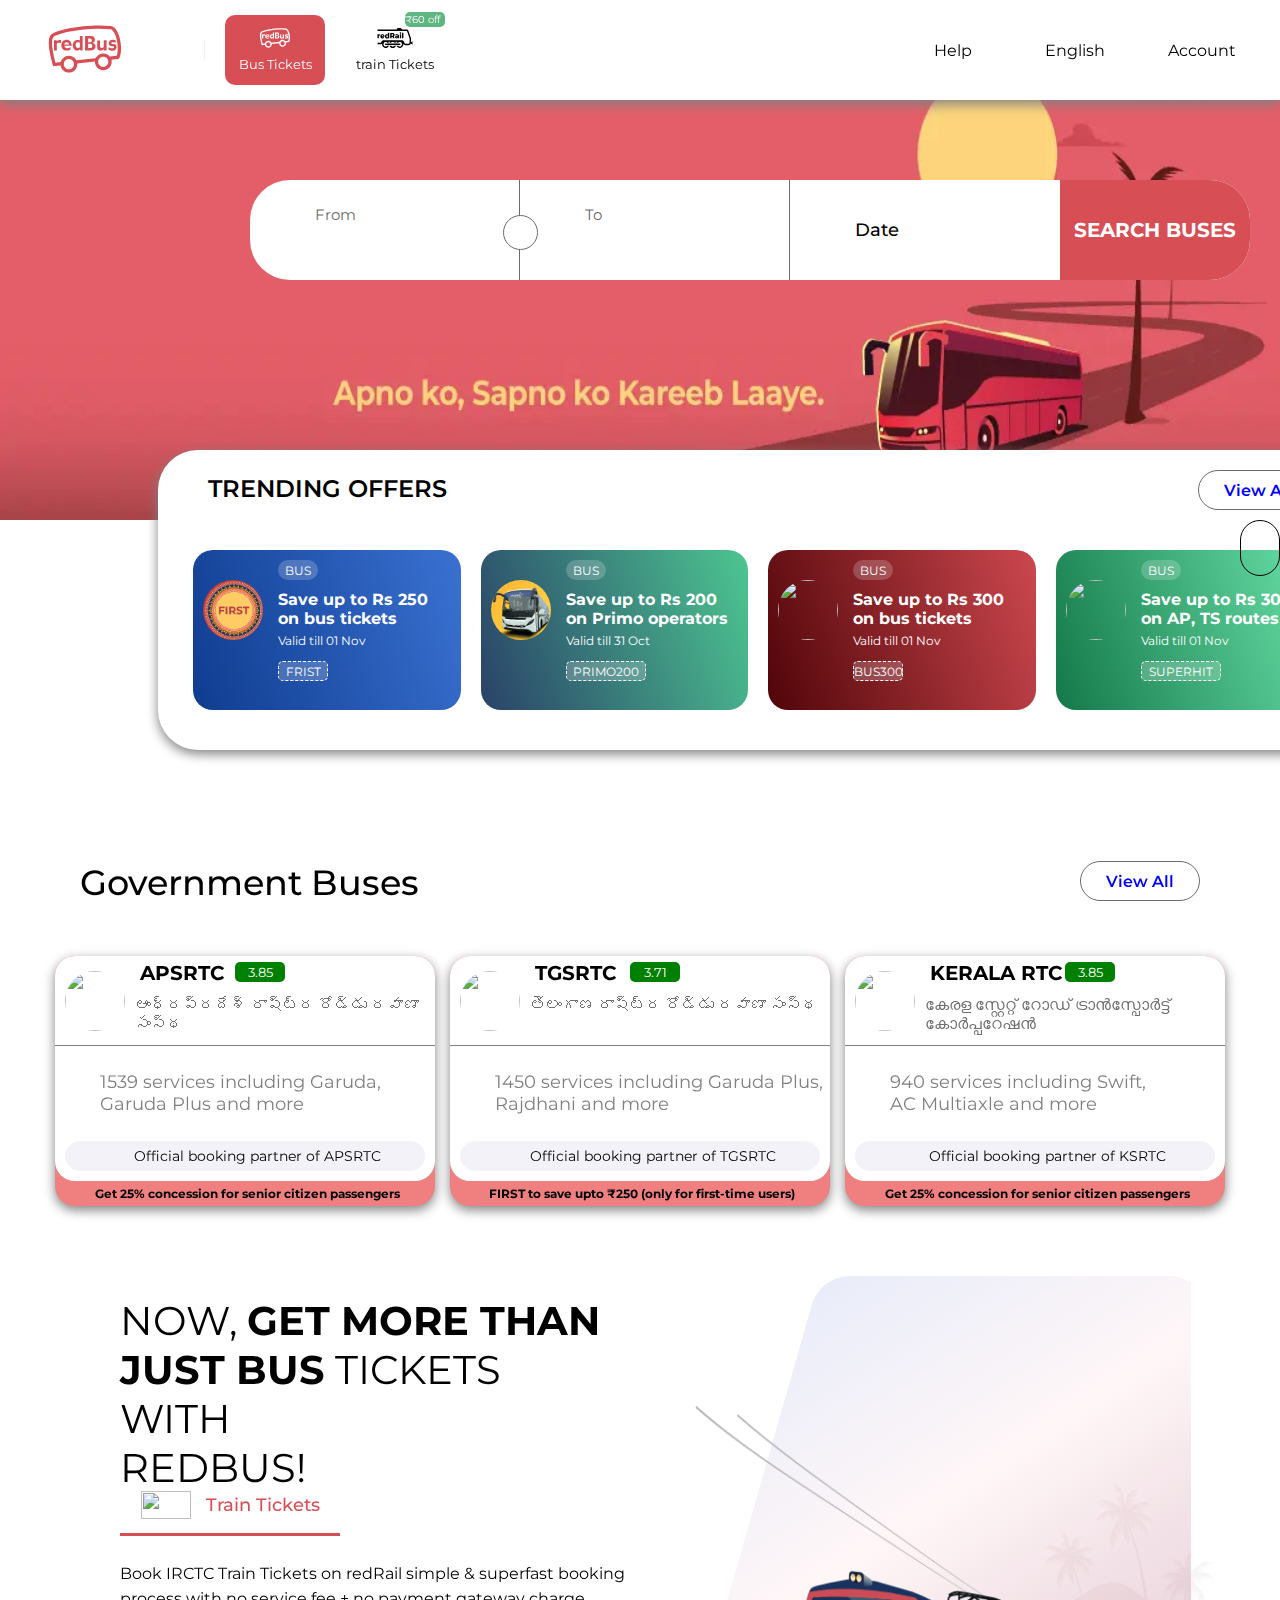
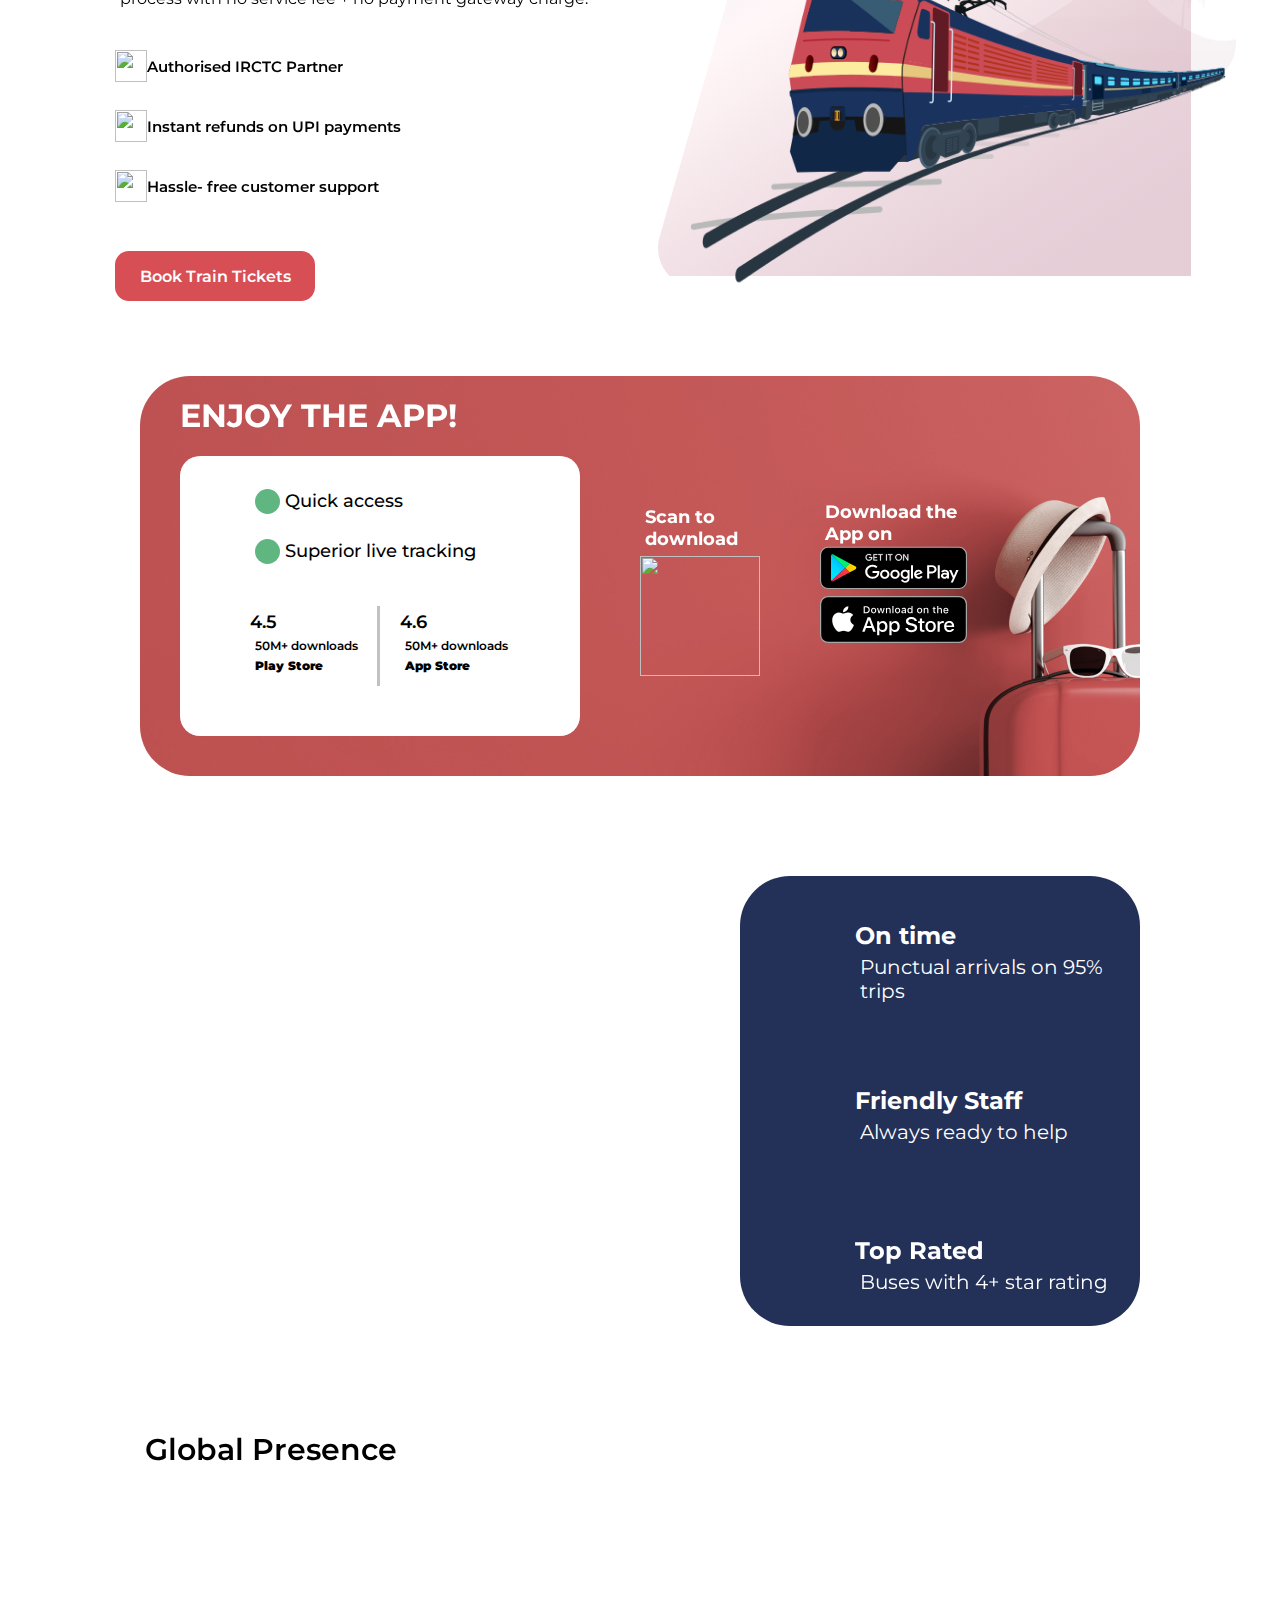
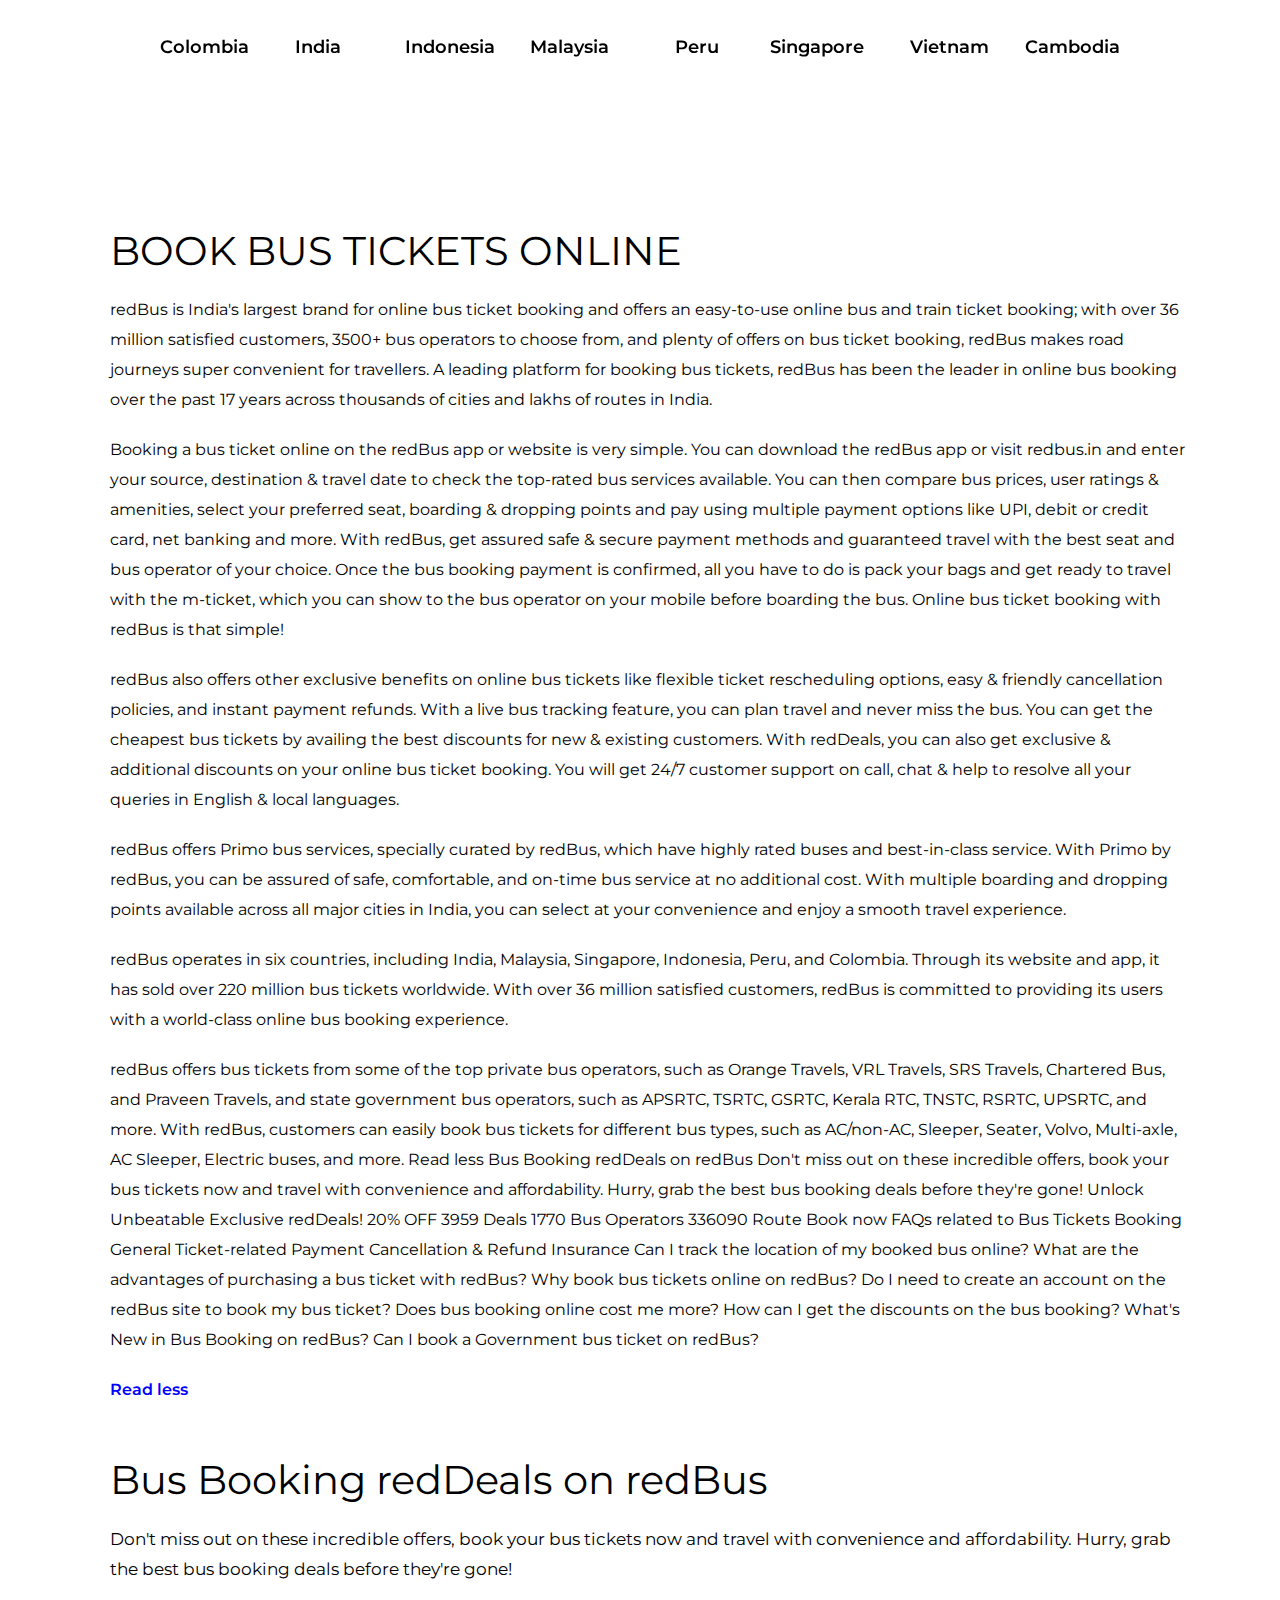
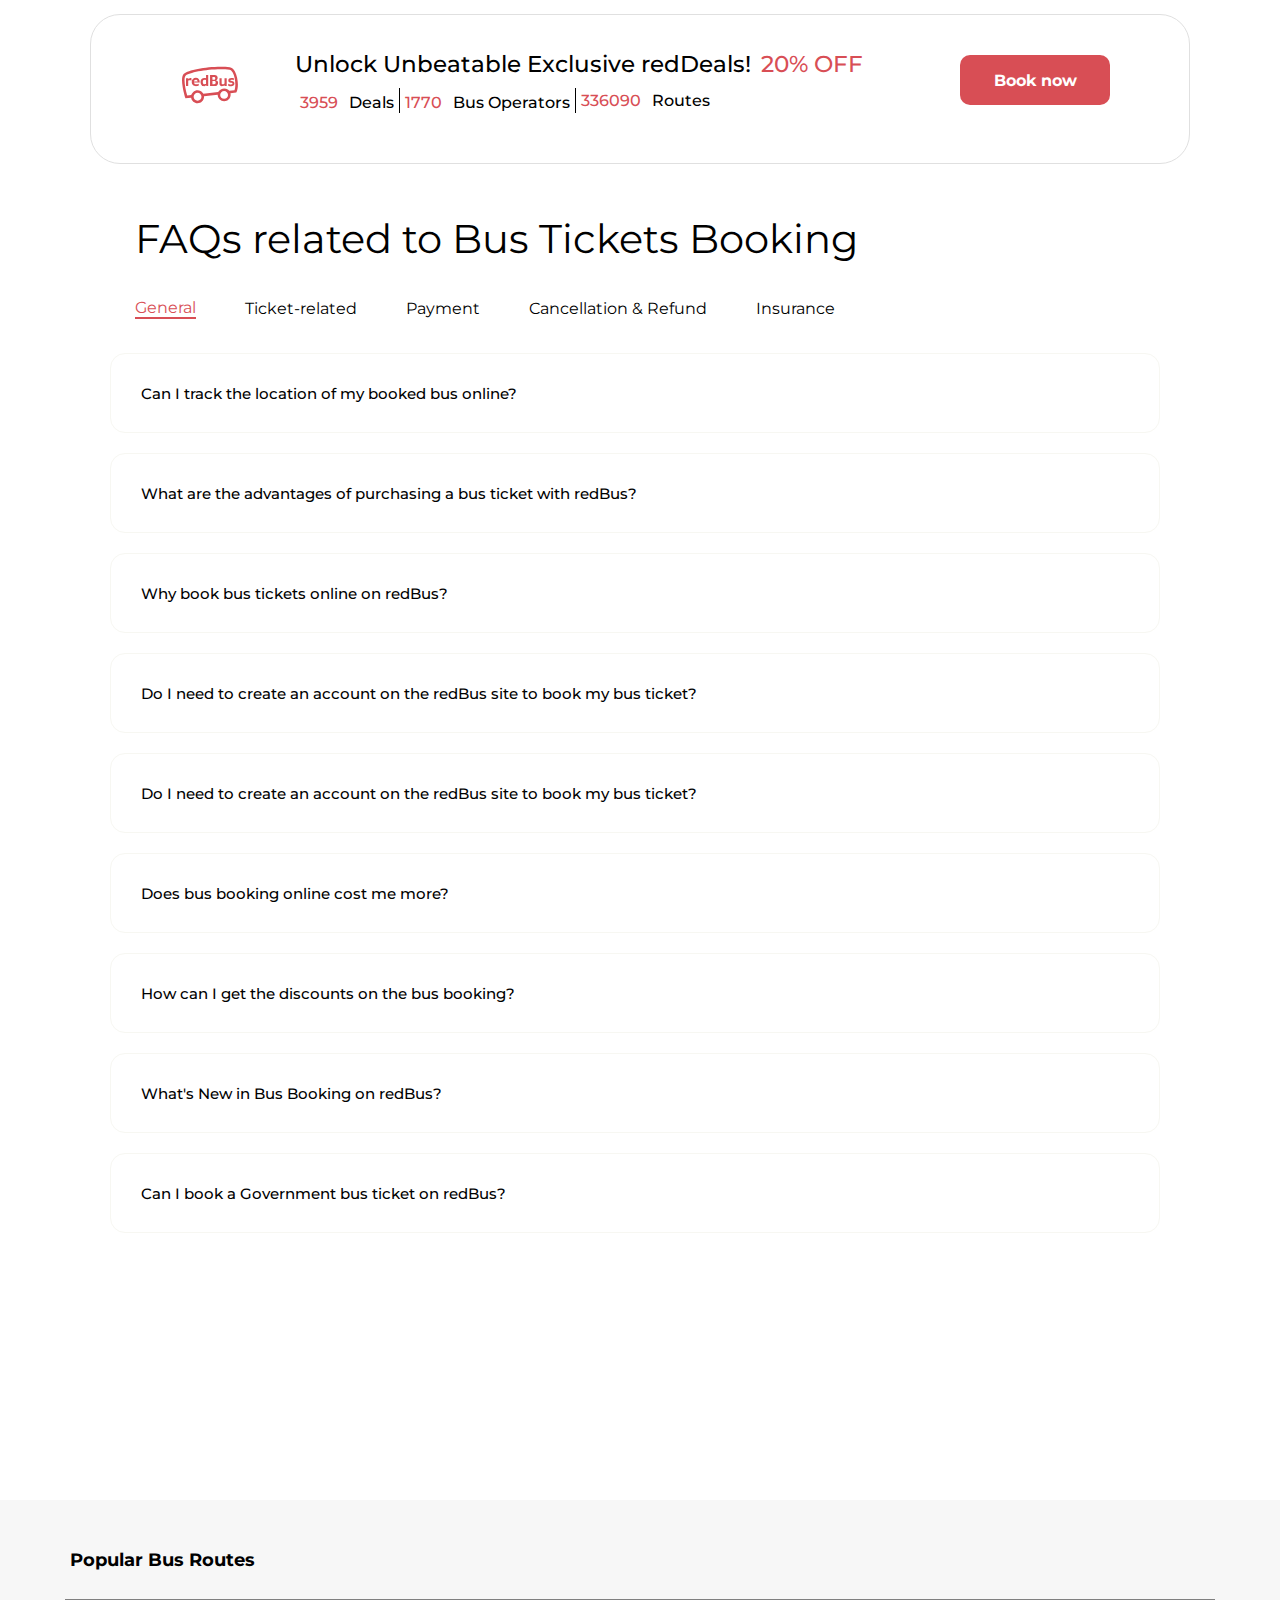
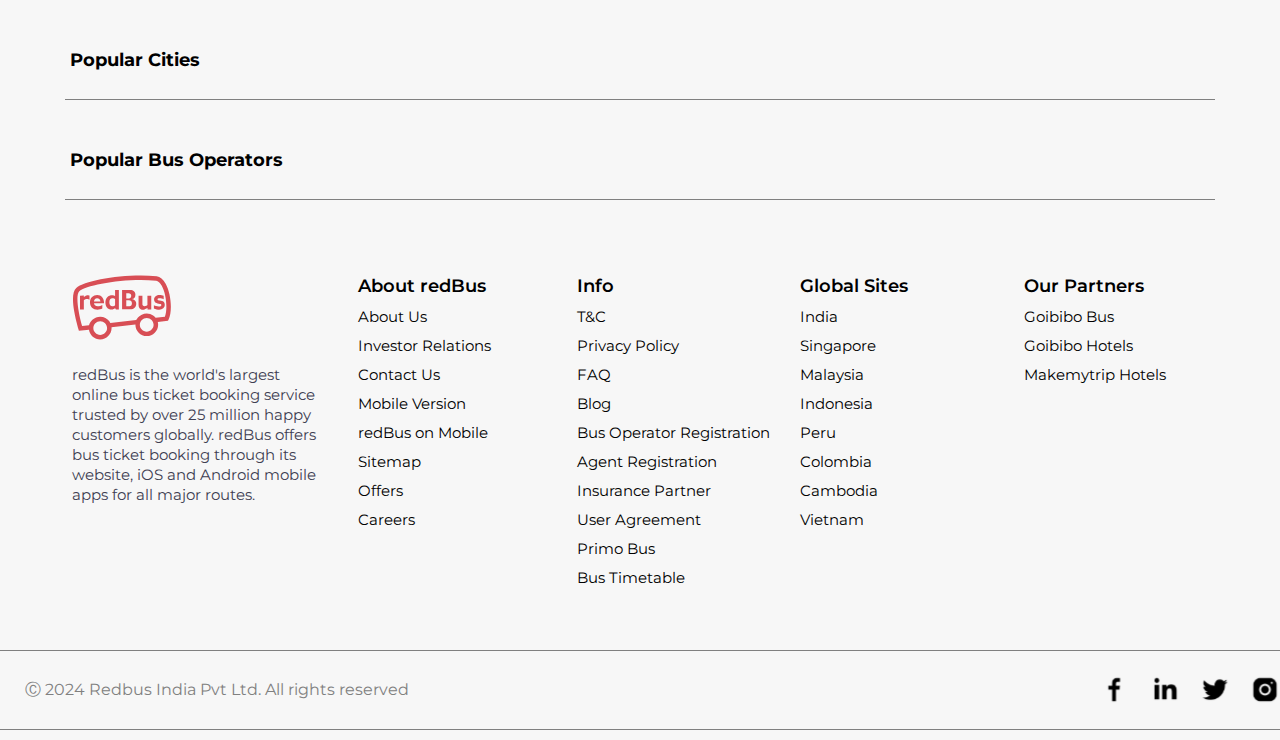
==== index.html @ a6564304 "Redbus project" ====
<!DOCTYPE html>
<html lang="en">
<head>
    <meta charset="UTF-8">
    <meta name="viewport" content="width=device-width, initial-scale=1.0">
    <title>Bus Ticket Booking Online made Easy, Secure with Top Bus Operators - redBus</title>
    <link rel="stylesheet" href="css/style.css">
    <link rel="stylesheet" href="https://cdnjs.cloudflare.com/ajax/libs/font-awesome/6.6.0/css/all.min.css" integrity="sha512-Kc323vGBEqzTmouAECnVceyQqyqdsSiqLQISBL29aUW4U/M7pSPA/gEUZQqv1cwx4OnYxTxve5UMg5GT6L4JJg==" crossorigin="anonymous" referrerpolicy="no-referrer" />
    <link rel="shortcut icon" href="https://s3.rdbuz.com/Images/rdc/rdc-redbus-logo.svg" type="image/x-icon">
    <link rel="stylesheet" href="https://cdnjs.cloudflare.com/ajax/libs/font-awesome/6.6.0/css/all.min.css" integrity="sha512-Kc323vGBEqzTmouAECnVceyQqyqdsSiqLQISBL29aUW4U/M7pSPA/gEUZQqv1cwx4OnYxTxve5UMg5GT6L4JJg==" crossorigin="anonymous" referrerpolicy="no-referrer" />
</head>
<body>
    <header>
        <div class="mainbar-head">
            <div class="navbar">
                <div class="nav-child1">
                    <div class="nav-child1-box1">
                        <a href="index.html"><img src="images/rdc-redbus-logo.svg" width="80px" height="48px" alt=""></a>
                    </div>
                    <div class="nav-child1-box2"></div>
                    <div class="nav-child1-box3">
                        <a href="bus-tickets.html">
                        <img class="Bus" src="images/rdc-redbus-logo.svg" width="84px" height="20px" alt=""></a>
                        <span>Bus Tickets</span>
                    </div>
                    <div class="nav-child1-box4">
                        <a href="train-tickets.html">
                            <img class="train" src="images/rail_vertical.svg" width="84px" height="20px" alt="">
                        </a>
                        <span>train Tickets</span>
                        <div class="offer">₹60 off</div>
                    </div>
                </div>
                <div class="nav-child2">
                    <div class="nav-child2-box">
                        <i class="fa-solid fa-headphones"></i>
                        <a href="help.html">Help</a>
                    </div>
                    <div class="nav-child2-box">
                        <i class="fa-solid fa-list"></i>
                        English
                        <i class="fa-solid fa-caret-down"></i>
                    </div>
                    <div class="nav-child2-box">
                        <i class="fa-solid fa-user"></i>
                        Account
                        <i class="fa-solid fa-caret-down"></i>
                    </div>
                </div>
            </div>
        </div>
    </header>
    <main >
        <div class="bg-img" id="main">
            <img src="images/Homepage-header-1200.webp" width="100%" height="100%" alt="">
            <h1>India's No. 1 Online Bus Ticket Booking Site</h1>
            <div class="search-bar">
                <div class="airo">
                    <i class="fa-solid fa-arrow-right-arrow-left"></i>
                </div>
                <div class="from">
                    <div class="from-tag"><i class="fa-solid fa-bus"></i></div>
                    <p class="from-p">From</p>
                </div>
                <div class="to">
                    <span class="to-s"><i class="fa-solid fa-bus"></i></span>
                    <p class="to-p">To</p>
                </div>
                <div class="date">
                    <span class="date-s"><i class="fa-solid fa-calendar-days"></i></span>
                    <p class="date-p">Date</p>
                </div>
                <div class="search">
                    search buses
                </div>
            </div>
            <div class="bus-tiket">
                <div class="bus-tiket-head">
                    <h2 class="bus-tiket-head-text">
                        TRENDING OFFERS
                    </h2>
                    <div class="view">View All</div>
                </div>
                <div class="bus-tiket-body">
                    <div class="tickets-box">
                        <div class="tickets1">
                            <div class="ticket-logo">
                                <img src="images/tile-80X80.png" width="60px" height="60px" alt="" style="border-radius: 50px; position: relative; top: 30px; left: 10px;">
                            </div>
                            <div class="ticket-texts">
                                <div class="bus-box">BUS</div>
                                <H4>Save up to Rs 250 on bus tickets</H4>
                                <P>Valid till 01 Nov</P>
                                <span class="copy">
                                    <div class="botton">frist</div>
                                    <i class="fa-regular fa-copy" style="color: white; font-size:18x; position: relative; top: 8px; left: 10px;"></i>
                                </span>
                            </div>
                        </div>
                        <div class="tickets2">
                            <div class="ticket-logo">
                                <img src="images/MWeb-80_80.png" width="60px" height="60px" alt="" style="border-radius: 50px; position: relative; top: 30px; left: 10px;">
                            </div>
                            <div class="ticket-texts">
                                <div class="bus-box">BUS</div>
                                <H4>Save up to Rs 200 on Primo operators</H4>
                                <P>Valid till  31 Oct</P>
                                <span class="copy">
                                    <div class="botton" style="width: 80px; height: 20px;">PRIMO200</div>
                                    <i class="fa-regular fa-copy" style="color: white; font-size:18x; position: relative; top: 8px; left: 10px;"></i>
                                </span>
                            </div>
                        </div>
                        <div class="tickets3">
                            <div class="ticket-logo">
                                <img src="https://st.redbus.in/Images/INDOFFER/BUS300/80x801.png" width="60px" height="60px" alt="" style="border-radius: 50px; position: relative; top: 30px; left: 10px;">
                            </div>
                            <div class="ticket-texts">
                                <div class="bus-box">BUS</div>
                                <H4>Save up to Rs 300 on bus tickets</H4>
                                <P>Valid till  01 Nov</P>
                                <span class="copy">
                                    <div class="botton">BUS300</div>
                                    <i class="fa-regular fa-copy" style="color: white; font-size:18x; position: relative; top: 8px; left: 10px;"></i>
                                </span>
                            </div>
                        </div>
                        <div class="tickets4">
                            <div class="ticket-logo">
                                <img src="https://st.redbus.in/Images/INDOFFER/80x80/SUPERHIT.png" width="60px" height="60px" alt="" style="border-radius: 50px; position: relative; top: 30px; left: 10px;">
                            </div>
                            <div class="ticket-texts">
                                <div class="bus-box">BUS</div>
                                <H4>Save up to Rs 300 on AP, TS routes</H4>
                                <P>Valid till  01 Nov</P>
                                <span class="copy">
                                    <div class="botton" style="width: 80px; height: 20px;">SUPERHIT</div>
                                    <i class="fa-regular fa-copy" style="color: white; font-size:18x; position: relative; top: 8px; left: 10px;"></i>
                                </span>
                            </div>
                        </div>
                    </div>
                </div>
            </div>
        </div>
        <section>
           <a href="#main"> <div class="arrow">
                <i class="fa-solid fa-arrow-up"></i>
            </div></a>
        <div class="Government-Buses">
            <div class="containar-gove1">
                <span class="gove-bus">Government Buses</span>
                <div class="view2">View All</div>
            </div>
            <div class="containar-gove2">
                <div class="containar-gove2-box1">
                    <div class="containar-gove2-box-box">
                        <div class="head-main1">
                            <img src="https://s3.rdbuz.com/web/images/homeV2/10283.png" width="60px" height="60px" alt="" style="border-radius: 50px; position: relative; top: 15px; left: 10px;">
                            <div class="right" style="float: right; height: 100%; width: 300px;">
                                <p class="APSRTC">APSRTC
                                    <div class="star">
                                        <i class="fa-solid fa-star"></i>3.85
                                    </div>
                                </p>
                                <p style="margin: 10px 0px; color: rgb(111, 111, 111); font-size: 16px; font-weight: 500;">ఆంధ్రప్రదేశ్ రాష్ట్ర రోడ్డు రవాణా సంస్థ</p>
                            </div>
                        </div>
                        <p style="color: gray; font-size:18px; position: absolute; top:110px; left: 40px;">
                            1539 services including Garuda,<br> Garuda Plus and more
                        </p>
                        <div class="bay-text" style="font-size: 14px; display: flex; justify-content: center; align-items: center;">
                            <img src="https://s3.rdbuz.com/Images/rdc/rdc-redbus-logo.svg" width="25px" height="16px" alt="">
                            Official booking partner of APSRTC
                        </div>
                        <div class="head-main2"></div>
                    </div>
                    <span class="texts-boxes">
                        Get 25% concession for senior citizen passengers
                    </span>
                </div>
                <div class="containar-gove2-box2">
                    <div class="containar-gove2-box">
                        <div class="containar-gove2-box-box">
                            <div class="head-main1">
                                <img src="https://s3.rdbuz.com/web/images/homeV2/18491.png" width="60px" height="60px" alt="" style="border-radius: 50px; position: relative; top: 15px; left: 10px;">
                                <div class="right" style="float: right; height: 100%; width: 300px;">
                                    <p class="APSRTC">TGSRTC
                                        <div class="star">
                                            <i class="fa-solid fa-star"></i>3.71
                                        </div>
                                    </p>
                                    <p style="margin: 10px 0px; color: rgb(111, 111, 111); font-size: 16px; font-weight: 500;">తెలంగాణ రాష్ట్ర రోడ్డు రవాణా సంస్థ</p>
                                </div>
                            </div>
                            <p style="color: gray; font-size:18px; position: absolute; top:110px; left: 40px;">
                                1450 services including Garuda Plus,<br> Rajdhani and more
                            </p>
                            <div class="bay-text" style="font-size: 14px; display: flex; justify-content: center; align-items: center;">
                                <img src="https://s3.rdbuz.com/Images/rdc/rdc-redbus-logo.svg" width="25px" height="16px" alt="">
                                Official booking partner of TGSRTC
                            </div>
                            <div class="head-main2"></div>
                        </div>
                        <span class="texts-boxes">
                            FIRST to save upto  ₹250 (only for first-time users)
                        </span>
                    </div>
                </div>
                <div class="containar-gove2-box3">
                    <div class="containar-gove2-box">
                        <div class="containar-gove2-box-box">
                            <div class="head-main1">
                                <img src="https://s3.rdbuz.com/web/images/homeV2/28011.png" width="60px" height="60px" alt="" style="border-radius: 50px; position: relative; top: 15px; left: 10px;">
                                <div class="right" style="float: right; height: 100%; width: 300px;">
                                    <p class="APSRTC">KERALA RTC
                                        <div class="star1">
                                            <i class="fa-solid fa-star"></i>3.85
                                        </div>
                                    </p>
                                    <p style="margin: 10px 0px; color: rgb(111, 111, 111); font-size: 16px; font-weight: 500;">കേരള സ്റ്റേറ്റ് റോഡ് ട്രാൻസ്പോർട്ട് കോർപ്പറേഷൻ</p>
                                </div>
                            </div>
                            <p style="color: gray; font-size:18px; position: absolute; top:110px; left: 40px;">
                                940 services including Swift, <br>AC Multiaxle and more
                            </p>
                            <div class="bay-text" style="font-size: 14px; display: flex; justify-content: center; align-items: center;">
                                <img src="https://s3.rdbuz.com/Images/rdc/rdc-redbus-logo.svg" width="25px" height="16px" alt="">
                                Official booking partner of KSRTC
                            </div>
                            <div class="head-main2"></div>
                        </div>
                        <span class="texts-boxes">
                            Get 25% concession for senior citizen passengers
                        </span>
                    </div>
                </div>
            </div>
             <div class="train-bar-box">
            <div class="train-bar-text">
                <p class="frist-train">NOW, <span class="just-train">GET MORE THAN <br>JUST BUS</span> TICKETS WITH <br>REDBUS!</p>
            </div>
            <div class="train-img-pic-text">
                <img src="https://s3.rdbuz.com/web/images/layout/rail_vertical.svg" width="50px" height="28px" alt="">
                 <span class="click-box">
                     Train Tickets
                 </span>
            </div>
            <p class="click-box-texts">
                Book IRCTC Train Tickets on redRail simple & superfast booking
                <br> process with no service fee + no payment gateway charge.
             </p>
             <div class="tree-boxes-column">
                <div class="box-numbers">
                    <img src="https://s3.rdbuz.com/web/images/homeV2/AboutUs/railAuthorized.png" width="32px" height="32px" alt="">
                    <span class="zyrox">
                        Authorised IRCTC Partner
                    </span>
                </div>
                <div class="box-numbers">
                    <img src="https://s2.rdbuz.com/web/images/homeV2/AboutUs/railHasslefree.svg" width="32px" height="32px" alt="">
                    <span class="zyrox">
                        Instant refunds on UPI payments
                    </span>
                </div>
                <div class="box-numbers">
                    <img src="https://s1.rdbuz.com/web/images/homeV2/AboutUs/railrefunds.svg" width="32px" height="32px" alt="">
                    <span class="zyrox">
                        Hassle- free customer support
                    </span>
                </div>
             </div>
             <div class="ticket-botton">
                Book Train Tickets
                <i class="fa-solid fa-arrow-right"></i>
             </div>
            <div class="train-bar-img">
                <img src="images/railPop.png" width="100%" height="100%" style="position: relative; top: -516px; left: 45px;" >
            </div>
        </div>
        <div class="scanar">
            <h1 style="position: absolute; left: 40px; top: 20px;">ENJOY THE APP!</h1>
            <div class="white">
                <div class="white-text" style="margin-top:20px ;">
                    <div class="gol">
                        <i class="fa-solid fa-check"></i>
                    </div>
                    <p style="color: black; font-size: 18px; font-weight: 500;">Quick access</p>
                </div>
                <div class="white-text">
                    <div class="gol">
                        <i class="fa-solid fa-check"></i>
                    </div>
                    <p style="color: black; font-size: 18px; font-weight: 500;">Superior live tracking</p>
                </div>
                <div class="white-box2">
                    <div class="box-white1">
                        <div style="font-weight: 600; font-size: 18px; position: absolute; top: 5px; left: 20px;">
                             4.5
                             <i class="fa-solid fa-star"></i>
                             <p style="color: black; font-size: 12px;">50M+ downloads</p>
                             <p style="color: black; font-size: 12px; font-weight: 900;">Play Store</p>
                        </div>
                    </div>
                    <div class="box-white2">
                        <div style="font-weight: 600; font-size: 18px; position: absolute; top: 5px; left:170px;">
                            4.6
                            <i class="fa-solid fa-star"></i>
                            <p style="color: black; font-size: 12px;">50M+ downloads</p>
                            <p style="color: black; font-size: 12px; font-weight: 900;">App Store</p>
                       </div>
                    </div>
                </div>
            </div>
            <div class="scanar-bar">
                <p style="color: white; font-size: 18px; font-weight: 700; position: absolute; top: 25px;">Scan to download</p>
                <img style="position: absolute; bottom: 0;" src="https://s1.rdbuz.com/web/images/homeV2/qrImage.svg" width="120px" height="120px"  alt="">
            </div>
            <div class="logars">
                <p style="color: white; font-size: 18px; font-weight: 700; position: absolute;">Download the App on</p>
                <img style="position: absolute; top: 50px;" src="images/playStore.svg" alt="">
                <img style="position: absolute; top: 100px;" src="images/appStore.svg" alt="">
            </div>
        </div>
        <div class="scanar2">
            <img style="border-radius: 50px 0 0 50px;" src="https://s3.rdbuz.com/images/webplatform/india/primoHomeBannerComp.png" height="100%" alt="">
            <div class="blue-bar">
                 <div class="bule-bar-box">
                    <div class="main-bule">
                        <i style="font-size:60px;" class="fa-solid fa-stopwatch"></i>
                    </div>
                    <div class="main-bule2">
                        <div>
                            <h2 style="font-weight: 700; color: white; margin-top: 15px;">On time</h2>
                            <p style="font-size: 20px;">Punctual arrivals on 95% trips</p>
                        </div>
                    </div>
                 </div>
                 <div class="bule-bar-box">
                    <div class="bule-bar-box">
                        <div class="main-bule">
                            <i style="font-size:60px; margin-left: -12px;" class="fa-solid fa-hands-praying"></i>
                        </div>
                        <div class="main-bule2">
                            <div>
                                <h2 style="font-weight: 700; color: white; margin-top:30px;">Friendly Staff</h2>
                                <p style="font-size: 20px;">Always ready to help</p>
                            </div>
                        </div>
                     </div>
                 </div>
                 <div class="bule-bar-box">
                    <div class="bule-bar-box">
                        <div class="main-bule">
                            <i style="font-size:60px; margin-left: -10px;" class="fa-regular fa-star"></i>
                        </div>
                        <div class="main-bule2">
                            <div>
                                <h2 style="font-weight: 700; color: white; margin-top: 30px;">Top Rated</h2>
                                <p style="font-size: 20px;">Buses with 4+ star rating</p>
                            </div>
                        </div>
                     </div>
                 </div>
            </div>
        </div>
        <div class="contury">
            <p style="color: black; font-size: 30px; font-weight: 600; position: absolute; top: 50px; left: 50px;">
                Global Presence
            </p>
            <div class="contury-bar">
                <div class="contury-box">
                    <img style="position: absolute;top: 20px;" src="https://s3.rdbuz.com/web/images/homeV2/LATAM/GlobalPresencev2/Colombia.svg" alt="">
                    <p style="color: black; font-size: 18px; font-weight: 600; margin: auto; position: absolute; left: 20px; top: 140px;">
                        Colombia
                    </p>
                </div>
                <div class="contury-box">
                    <img style="position: absolute; left:120px; top: 20px;" src="https://s3.rdbuz.com/web/images/homeV2/LATAM/GlobalPresencev2/India.svg" alt="">
                      <p style="color: black; font-size: 18px; font-weight: 600; position: absolute ; top: 135px; left: 150px; ">India</p>
                </div>
                <div class="contury-box">
                    <img style="position: absolute; top: 20px; left: 250px;" src="https://s3.rdbuz.com/web/images/homeV2/LATAM/GlobalPresencev2/Indonesia.svg" alt="">
                    <p style="color: black; font-size: 18px; font-weight: 600;  position: absolute ; top: 135px; left: 260px;">Indonesia</p>
                </div>
                <div class="contury-box">
                    <img style="position: absolute;top: 20px;"  src="https://s3.rdbuz.com/web/images/homeV2/LATAM/GlobalPresencev2/Malaysia.svg" alt="">
                    <p  style="color: black; font-size: 18px; font-weight: 600; margin: auto; position: absolute;top: 140px; left: 390px;">Malaysia</p>
                </div>
                <div class="contury-box">
                     <img style="position: absolute;top: 20px;"  src="https://s3.rdbuz.com/web/images/homeV2/LATAM/GlobalPresencev2/Peru.svg" alt="">
                    <p  style="color: black; font-size: 18px; font-weight: 600; margin: auto; position: absolute;top: 140px; left: 535px;">Peru</p>
                </div>
                <div class="contury-box">
                     <img style="position: absolute;top: 20px;"  src="https://s3.rdbuz.com/web/images/homeV2/LATAM/GlobalPresencev2/Singapore.svg" alt="">
                    <p  style="color: black; font-size: 18px; font-weight: 600; margin: auto; position: absolute;top: 140px; left: 630px;">Singapore</p>
                </div>
                <div class="contury-box">
                     <img style="position: absolute;top: 20px;"  src="https://s3.rdbuz.com/web/images/homeV2/LATAM/GlobalPresence/Vietnam.svg" alt="">
                    <p  style="color: black; font-size: 18px; font-weight: 600; margin: auto; position: absolute;top: 140px; left: 770px;">Vietnam</p>
                </div>
                <div class="contury-box">
                     <img style="position: absolute;top: 20px;"  src="https://s3.rdbuz.com/web/images/homeV2/LATAM/GlobalPresence/Cambodia.svg" alt="">
                    <p  style="color: black; font-size: 18px; font-weight: 600; margin: auto; position: absolute;top: 140px; right: 20px;">Cambodia</p>
                </div>
            </div>
        </div>
        <div class="main-graf">
            <p style="color: black; font-size: 40px; margin-left: 20px;">
                BOOK BUS TICKETS ONLINE
            </p>
            <p style="color: black; font-size: 16px; margin: 20px 0 0 20px; line-height: 30px;">
                redBus is India's largest brand for online bus ticket booking and offers an easy-to-use online bus and train ticket booking; with over 36 million satisfied customers, 3500+ bus operators to choose from, and plenty of offers on bus ticket booking, redBus makes road journeys super convenient for travellers. A leading platform for booking bus tickets, redBus has been the leader in online bus booking over the past 17 years across thousands of cities and lakhs of routes in India.
            </p>
            <p style="color: black; font-size: 16px; margin: 20px 0 0 20px; line-height: 30px;">
                Booking a bus ticket online on the redBus app or website is very simple. You can download the redBus app or visit redbus.in and enter your source, destination & travel date to check the top-rated bus services available. You can then compare bus prices, user ratings & amenities, select your preferred seat, boarding & dropping points and pay using multiple payment options like UPI, debit or credit card, net banking and more. With redBus, get assured safe & secure payment methods and guaranteed travel with the best seat and bus operator of your choice. Once the bus booking payment is confirmed, all you have to do is pack your bags and get ready to travel with the m-ticket, which you can show to the bus operator on your mobile before boarding the bus. Online bus ticket booking with redBus is that simple!
            </p>
            <p style="color: black; font-size: 16px; margin: 20px 0 0 20px; line-height: 30px;">
                redBus also offers other exclusive benefits on online bus tickets like flexible ticket rescheduling options, easy & friendly cancellation policies, and instant payment refunds. With a live bus tracking feature, you can plan travel and never miss the bus. You can get the cheapest bus tickets by availing the best discounts for new & existing customers. With redDeals, you can also get exclusive & additional discounts on your online bus ticket booking. You will get 24/7 customer support on call, chat & help to resolve all your queries in English & local languages.
            </p>
            <p style="color: black; font-size: 16px; margin: 20px 0 0 20px; line-height: 30px;">
                redBus offers Primo bus services, specially curated by redBus, which have highly rated buses and best-in-class service. With Primo by redBus, you can be assured of safe, comfortable, and on-time bus service at no additional cost. With multiple boarding and dropping points available across all major cities in India, you can select at your convenience and enjoy a smooth travel experience.
            </p>
            <p style="color: black; font-size: 16px; margin: 20px 0 0 20px; line-height: 30px;">
                redBus operates in six countries, including India, Malaysia, Singapore, Indonesia, Peru, and Colombia. Through its website and app, it has sold over 220 million bus tickets worldwide. With over 36 million satisfied customers, redBus is committed to providing its users with a world-class online bus booking experience.
            </p>
            <p style="color: black; font-size: 16px; margin: 20px 0 0 20px; line-height: 30px;">
                redBus offers bus tickets from some of the top private bus operators, such as Orange Travels, VRL Travels, SRS Travels, Chartered Bus, and Praveen Travels, and state government bus operators, such as APSRTC, TSRTC, GSRTC, Kerala RTC, TNSTC, RSRTC, UPSRTC, and more. With redBus, customers can easily book bus tickets for different bus types, such as AC/non-AC, Sleeper, Seater, Volvo, Multi-axle, AC Sleeper, Electric buses, and more.
                Read less
                Bus Booking redDeals on redBus
                Don't miss out on these incredible offers, book your bus tickets now and travel with convenience and affordability. Hurry, grab the best bus booking deals before they're gone!
                Unlock Unbeatable Exclusive redDeals! 20% OFF
                3959 Deals 1770 Bus Operators 336090 Route Book now
                FAQs related to Bus Tickets Booking
                General
                Ticket-related
                Payment
                Cancellation & Refund
                Insurance
                Can I track the location of my booked bus online?
                What are the advantages of purchasing a bus ticket with redBus?
                Why book bus tickets online on redBus?
                Do I need to create an account on the redBus site to book my bus ticket?
                Does bus booking online cost me more?
                How can I get the discounts on the bus booking?
                What's New in Bus Booking on redBus?
                Can I book a Government bus ticket on redBus?
             </p>
             <p style="color:blue; font-weight: 600; font-size: 16px; margin: 20px 0 0 20px; line-height: 30px;">
                Read less
             </p>
        </div>
        <div class="book-now">
            <p style="color: black; font-size: 40px; margin-left: 20px;">
                Bus Booking redDeals on redBus
            </p>
            <p style="color: black; font-size: 17px; margin: 20px 0 0 20px; line-height: 30px;">
                Don't miss out on these incredible offers, book your bus tickets now and travel with convenience and affordability. Hurry, grab the best bus booking deals before they're gone!
            </p>
            <div class="book-ticket">
                <div class="book-ticket-box">
                    <div class="btb-box1">
                        <img src="images/rdc-redbus-logo.svg" width="56px" height="56px" alt="">
                    </div>
                    <div class="btb-box2">
                        <p style="color: black; font-size: 23px; font-weight: 500; display: inline-block; margin-top: 15px;">
                            Unlock Unbeatable Exclusive redDeals!
                            <p style="color: #d84e55; font-size: 23px; font-weight: 500; display: inline-block;">
                                20% OFF
                            </p>
                        </p>
                       <div class="down-bar">
                        <div style="border-right:1px solid black; height:25px;">
                             <p style="color: #d84e55; font-size: 16px; font-weight: 500; display: inline-block;">
                                3959
                            </p>
                             <p style="color: black; font-size: 16px; font-weight: 500; margin-left: 2px; display: inline-block;">
                                Deals 
                            </p>
                        </div>
                        <div style="border-right:1px solid black; height:25px;">
                            <p style="color: #d84e55; font-size: 16px; font-weight: 500; display: inline-block;">
                                1770
                            </p>
                             <p style="color: black; font-size: 16px; font-weight: 500; margin-left: 2px; display: inline-block;">
                                Bus Operators
                            </p>
                        </div>
                        <div>
                            <p style="color: #d84e55; font-size: 16px; font-weight: 500; display: inline-block;">
                                336090
                            </p>
                             <p style="color: black; font-size: 16px; font-weight: 500; margin-left: 2px; display: inline-block;">
                                Routes
                            </p>
                        </div>
                       </div>
                    </div>
                    <div class="btb-box3">
                        <div class="btb-b3-button">
                            Book now
                        </div>
                    </div>
                </div>
            </div>
        </div>
        <div class="plus-bar">
            <p style="color: black; font-size: 40px; margin-left: 45px;">
                FAQs related to Bus Tickets Booking
            </p>
            <div class="refrence-bar">
                  <div style="color: #d84e55; border-bottom:2px solid #d84e55 ;">General</div>
                  <div>Ticket-related</div>
                  <div>Payment</div>
                  <div>Cancellation & Refund</div>
                  <div>Insurance</div>
            </div>
            <div class="plus-bar-containt"> 
                <div class="plus-text">
                    <p style="color: black; font-size: 15px; font-weight: 500; margin-left: 30px;">
                        Can I track the location of my booked bus online?
                    </p>
                </div>
                <i style="margin-left: 550px;" class="fa-solid fa-plus"></i>
            </div>
            <div class="plus-bar-containt">
                <div class="plus-text">
                    <p style="color: black; font-size: 15px; font-weight: 500; margin-left: 30px;">
                        What are the advantages of purchasing a bus ticket with redBus?
                    </p>
                </div>
                <i style="margin-left:425px;" class="fa-solid fa-plus"></i>
            </div>
            <div class="plus-bar-containt">
                <div class="plus-text">
                    <p style="color: black; font-size: 15px; font-weight: 500; margin-left: 30px;">
                        Why book bus tickets online on redBus?
                    </p>
                </div>
                <i style="margin-left:615px;" class="fa-solid fa-plus"></i>
            </div>
            <div class="plus-bar-containt">
                <div class="plus-text">
                    <p style="color: black; font-size: 15px; font-weight: 500; margin-left: 30px;">
                        Do I need to create an account on the redBus site to book my bus ticket?
                    </p>
                </div>
                <i style="margin-left:370px;" class="fa-solid fa-plus"></i>
            </div>
            <div class="plus-bar-containt">
                <div class="plus-text">
                    <p style="color: black; font-size: 15px; font-weight: 500; margin-left: 30px;">
                        Do I need to create an account on the redBus site to book my bus ticket?
                    </p>
                </div>
                <i style="margin-left:370px;" class="fa-solid fa-plus"></i>
            </div>
            <div class="plus-bar-containt">
                <div class="plus-text">
                    <p style="color: black; font-size: 15px; font-weight: 500; margin-left: 30px;">
                        Does bus booking online cost me more?
                    </p>
                </div>
                <i style="margin-left:615px;" class="fa-solid fa-plus"></i>
            </div>
            <div class="plus-bar-containt">
                <div class="plus-text">
                    <p style="color: black; font-size: 15px; font-weight: 500; margin-left: 30px;">
                        How can I get the discounts on the bus booking?
                    </p>
                </div>
                <i style="margin-left:545px;" class="fa-solid fa-plus"></i>
            </div>
            <div class="plus-bar-containt">
                <div class="plus-text">
                    <p style="color: black; font-size: 15px; font-weight: 500; margin-left: 30px;">
                        What's New in Bus Booking on redBus?
                    </p>
                </div>
                <i style="margin-left:620px;" class="fa-solid fa-plus"></i>
            </div>
            <div class="plus-bar-containt">
                <div class="plus-text">
                    <p style="color: black; font-size: 15px; font-weight: 500; margin-left: 30px;">
                        Can I book a Government bus ticket on redBus?
                    </p>
                </div>
                <i style="margin-left:560px;" class="fa-solid fa-plus"></i>
            </div>
        </div>
        </div>
    </main>
</section>
    <footer>
        <div class="footer-box" style="position: absolute; top: 6100px;">
             <div class="text-footer-box">
                <p style="color: black; display: inline-block; font-size: 18px; font-weight: 700; width: 400px; height: 40px; display: flex; align-items: center;">
                    Popular Bus Routes
                </p>
                <i class="fa-solid fa-chevron-down"></i>
             </div>
             <div class="text-footer-box">
                <p style="color: black; display: inline-block; font-size: 18px; font-weight: 700; width: 400px; height: 40px;display: flex; align-items: center;">
                    Popular Cities
                </p>
                <i class="fa-solid fa-chevron-down"></i>
             </div>
             <div class="text-footer-box">
                <p style="color: black; display: inline-block; font-size: 18px; font-weight: 700; width: 400px; height: 40px; display: flex; align-items: center;">
                    Popular Bus Operators
                </p>
                <i class="fa-solid fa-chevron-down"></i>
             </div>
        </div>
        <div class="footer-main-bar">
            <div class="footer-main-bar-box1">
                <img style="margin: 20px 0 0 20px;" src="images/rdc-redbus-logo.svg" width="100px" height="65px" alt="">
                <p style="color: #3e3e52; margin: 20px; font-size: 15px;">
                    redBus is the world's largest online bus ticket booking service trusted by over 25 million happy customers globally. redBus offers bus ticket booking through its website, iOS and Android mobile apps for all major routes.
                </p>
            </div>
            <div class="footer-main-bar-box">
                <p style="color:black; margin: 20px 0 0 20px; font-size: 18px; font-weight: 600;">
                    About redBus
                </p>
                <ul type="none" style="margin: 10px;">
                    <li>About Us</li>
                    <li>Investor Relations</li>
                    <li>Contact Us</li>
                    <li>Mobile Version</li>
                    <li>redBus on Mobile</li>
                    <li>Sitemap</li>
                    <li>Offers</li>
                    <li>Careers</li>
                  </ul>
                  
            </div>
            <div class="footer-main-bar-box">
                <p style="color:black; margin: 20px 0 0 15px; font-size: 18px; font-weight: 600;">
                    Info
                </p>
                <ul type="none" style="margin: 5px 0 0 5px;">
                    <li>T&C</li>
                    <li>Privacy Policy</li>
                    <li>FAQ</li>
                    <li>Blog</li>
                    <li>Bus Operator Registration</li>
                    <li>Agent Registration</li>
                    <li>Insurance Partner</li>
                    <li>User Agreement</li>
                    <li>Primo Bus</li>
                    <li>Bus Timetable</li>
                  </ul>
                </div>
            <div class="footer-main-bar-box">
                <p style="color:black; margin: 20px 0 0 15px; font-size: 18px; font-weight: 600;">
                    Global Sites
                </p>
                <ul type="none" style="margin: 5px 0 0 5px;">
                    <li>India</li>
                    <li>Singapore</li>
                    <li>Malaysia</li>
                    <li>Indonesia</li>
                    <li>Peru</li>
                    <li>Colombia</li>
                    <li>Cambodia</li>
                    <li>Vietnam</li>
                  </ul>                  
            </div>
            <div class="footer-main-bar-box">
                <p style="color:black; margin: 20px 0 0 15px; font-size: 18px; font-weight: 600;">
                    Our Partners
                </p>
                <ul type="none" style="margin: 5px 0 0 5px;">
                    <li>Goibibo Bus</li>
                    <li>Goibibo Hotels</li>
                    <li>Makemytrip Hotels</li>
                  </ul>                  
            </div>
        </div>
        <div class="end-footer">
            <div class="footer-frist">
                <p style="color: gray; font-size: 16px;">
                    Ⓒ 2024 Redbus India Pvt Ltd. All rights reserved
                </p>
            </div>
            <div class="footer-second">
                <img src="images/social_facebook_new.svg" width="30px" height="30px" alt="">
                <img src="images/social_linkedin_new.svg" width="30px" height="30px" alt="">
                <img src="images/social_twitter_new.svg"width="30px" height="30px" alt="">
                <img src="images/social_instagram_new.svg" width="30px" height="30px" alt="">
            </div>
        </div>
    </footer>
</body>
</html5
---- css/style.css ----
@import url("https://fonts.googleapis.com/css2?family=Montserrat:ital,wght@0,100..900;1,100..900&display=swap");

* {
  padding: 0;
  margin: 0;
  box-sizing: border-box;
  font-family: "Montserrat", sans-serif;
  scroll-behavior: smooth;
}
*:hover{
  cursor: pointer;
}
a {
  text-decoration: none;
  color: inherit;
}
body {
  width: 100%;
}
.mainbar-head {
  width: 100%;
  height: 100px;
  box-shadow: 0 4px 12px gray;
  margin: auto;
  position: fixed;
  z-index: 2;
  background-color: #fff;
}
.navbar {
  width: 1250px;
  height: 100%;
  margin: auto;
  display: flex;
  justify-content: space-between;
  align-items: center;
}
.nav-child1 {
  width: 450px;
  height: 80px;
  display: flex;
  justify-content: space-evenly;
  align-items: center;
}
.nav-child1-box1 {
  width: 100px;
  height: 100px;
  display: flex;
  align-items: center;
  justify-content: center;
  flex-direction: column;
  font-size: 13px;
  gap: 5px;
}
.nav-child1-box3 {
  width: 100px;
  height: 70px;
  display: flex;
  align-items: center;
  justify-content: center;
  flex-direction: column;
  font-size: 13px;
  gap: 5px;
  background-color: #d84e55;
  border-radius: 10px;
  color: white;
}
.nav-child1-box4 {
  width: 100px;
  height: 80px;
  display: flex;
  align-items: center;
  justify-content: center;
  flex-direction: column;
  font-size: 13px;
  gap: 5px;
  position: relative;
}
.offer {
  width: 40px;
  height: 15px;
  background-color: #60b681;
  font-size: 10px;
  position: absolute;
  left: 60px;
  top: 2px;
  color: white;
  border-radius: 5px;
  display: flex;
  align-items: center;
}
.nav-child1-box4:hover {
  background-color: #f0f0f0;
  border-radius: 10px;
  transition: 0.5s;
}
section{
  width: 100%;
  height: 5500px;
  position: relative;
}
.arrow{
  width: 40px;
  height: 56px;
  border: 1px solid black;
  border-radius: 20px;
  display: flex;
  align-items: center;
  justify-content: center;
  position: sticky;
left: 1441px;
  top: 270px;

}
.arrow i{
  font-size: 20px;
}
.train {
  filter: brightness(10) invert(1) !important;
}
.nav-child1-box4:hover .train {
  filter: none !important;
}
.Bus {
  filter: brightness(0) invert(1) !important;
}
.nav-child1-box2 {
  width: 50px;
  height: 20px;
  border-right: 1.5px solid #f0f0f0;
}
.nav-child2 {
  width: 380px;
  height: 40px;
  display: flex;
  justify-content: space-around;
}
.nav-child2-box {
  width: 120px;
  height: 100%;
  display: flex;
  align-items: center;
  justify-content: center;
  gap: 10px;
}
.nav-child2-box:hover {
  background-color: #f0f0f0;
  border-radius: 10px;
  transition: 0.5s;
}
/*main start*/
.bg-img {
  width: 100%;
  height: 520px;
  background-color: #d84e55;
  position: relative;
}
h1 {
  position: absolute;
  top: 40px;
  left: 375px;
  color: white;
}
.search-bar {
  width: 1000px;
  height: 100px;
  background-color: white;
  position: absolute;
  top: 180px;
  left: 250px;
  border-radius: 40px;
  display: flex;
}
.airo {
  width: 35px;
  height: 35px;
  border-radius: 50px;
  position: absolute;
  top: 35px;
  border: 1px solid #6b6b6b;
  left: 253px;
  display: flex;
  align-items: center;
  justify-content: center;
  color: #6b6b6b;
  background-color: white;
  z-index: 1;
}
.airo:hover {
  box-shadow: 0 4px 12px gray;
  color: black;
  transition: 0.2s;
}
.from {
  width: 270px;
  height: 100%;
  border-right: 1px solid #6b6b6b;
  border-radius: 40px 0px 0px 40px;
  position: relative;
}
.from-tag {
  position: absolute;
  top: 30px;
  left: 25px;
  font-size: 23px;
  color: #6b6b6b;
}
.from-p {
  position: absolute;
  left: 60px;
  font-size: 15px;
  color: #6b6b6b;
  top: 20px;
}
.to {
  width: 270px;
  height: 100%;
  border-right: 1px solid #6b6b6b;
  position: relative;
}
.to-s {
  position: absolute;
  top: 30px;
  left: 25px;
  font-size: 23px;
  color: #6b6b6b;
}
.to-p {
  position: absolute;
  left: 60px;
  font-size: 15px;
  color: #6b6b6b;
  top: 20px;
}
.date {
  width: 270px;
  height: 100%;
  font-weight: 500;
  display: flex;
  align-items: center;
  gap: 20px;
  position: relative;
}
.date-s {
  position: absolute;
  left: 20px;
  font-size: 23px;
  color: #6b6b6b;
}
.date-p {
  position: absolute;
  left: 60px;
  font-size: 18px;
  color: black;
}
.search {
  width: 190px;
  height: 100%;
  border-radius: 0px 40px 40px 0px;
  background-color: rgb(216, 78, 85);
  text-transform: uppercase;
  font-weight: 700;
  color: white;
  font-size: 20px;
  display: flex;
  align-items: center;
  justify-content: center;
}
.bus-tiket {
  width: 1200px;
  height: 300px;
  margin: auto;
  box-shadow: 0 4px 12px gray;
  position: absolute;
  background-color: white;
  top: 450px;
  left: 158px;
  border-radius: 40px;
}
.bus-tiket-head {
  width: 100%;
  height: 80px;
  border-radius: 40px 40px 0px 0px;
  position: relative;
}
.bus-tiket-head-text {
  position: absolute;
  left: 50px;
  top: 24px;
  font-weight: 600;
}
.view {
  width: 120px;
  height: 40px;
  border: 1px solid #6b6b6b;
  position: absolute;
  top: 20px;
  right: 40px;
  border-radius: 40px;
  display: flex;
  align-items: center;
  justify-content: center;
  font-weight: 600;
  color: blue;
}
.view:hover {
  box-shadow: 0 4px 12px gray;
}
.bus-tiket-body {
  width: 100%;
  height: 220px;
  border-radius: 0px 0px 40px 40px;
}
.tickets-box {
  width: 1150px;
  height: 220px;
  display: flex;
  margin: auto;
}
.tickets1 {
  width: 300px;
  height: 160px;
  margin: 20px 10px;
  display: flex;
  border-radius: 20px;
  background-image: linear-gradient(
    71.04deg,
    rgb(12, 57, 139) -6.92%,
    rgb(62, 118, 216) 109.43%
  );
}
.ticket-logo {
  width: 80px;
  height: 100%;
}
.ticket-texts {
  width: 180px;
  height: 100%;
}
.bus-box {
  width: 40px;
  height: 20px;
  font-size: 12px;
  display: flex;
  align-items: center;
  justify-content: center;
  margin: 10px 5px;
  border-radius: 10px;
  color: white;
  background-color: rgba(255, 255, 255, 0.2);
}
H4 {
  margin-left: 5px;
  color: white;
}
p {
  margin: 5px;
  font-size: 12px;
  color: white;
}
.botton {
  width: 50px;
  height: 20px;
  background-color: rgba(255, 255, 255, 0.2);
  margin: 8px 5px;
  border-radius: 5px;
  color: white;
  text-transform: uppercase;
  font-size: 12px;
  display: flex;
  align-items: center;
  justify-content: center;
  border: 1px dashed white;
}
.copy {
  display: flex;
}
.tickets2 {
  width: 300px;
  height: 160px;
  display: flex;
  margin: 20px 10px;
  border-radius: 20px;
  background-image: linear-gradient(
    71.04deg,
    rgb(39, 57, 101) -6.92%,
    rgb(80, 210, 149) 109.43%
  );
}
.ticket-logo {
  width: 80px;
  height: 100%;
}
.ticket-texts {
  width: 180px;
  height: 100%;
}
.bus-box {
  width: 40px;
  height: 20px;
  font-size: 12px;
  display: flex;
  align-items: center;
  justify-content: center;
  margin: 10px 5px;
  border-radius: 10px;
  color: white;
  background-color: rgba(255, 255, 255, 0.2);
}
H4 {
  margin-left: 5px;
  color: white;
}
p {
  margin: 5px;
  font-size: 12px;
  color: white;
}
.botton {
  width: 50px;
  height: 20px;
  background-color: rgba(255, 255, 255, 0.2);
  margin: 8px 5px;
  border-radius: 5px;
  color: white;
  text-transform: uppercase;
  font-size: 12px;
  display: flex;
  align-items: center;
  justify-content: center;
  border: 1px dashed white;
}
.copy {
  display: flex;
}
.tickets3 {
  width: 300px;
  height: 160px;
  display: flex;
  margin: 20px 10px;
  border-radius: 20px;
  background-image: linear-gradient(
    71.04deg,
    rgb(72, 0, 4) -6.92%,
    rgb(216, 78, 85) 109.43%
  );
}
.tickets1:hover {
  box-shadow: 0 4px 12px gray;
}
.tickets2:hover {
  box-shadow: 0 4px 12px gray;
}
.tickets3:hover {
  box-shadow: 0 4px 12px gray;
}
.tickets4:hover {
  box-shadow: 0 4px 12px gray;
}
.ticket-logo {
  width: 80px;
  height: 100%;
}
.ticket-texts {
  width: 180px;
  height: 100%;
}
.bus-box {
  width: 40px;
  height: 20px;
  font-size: 12px;
  display: flex;
  align-items: center;
  justify-content: center;
  margin: 10px 5px;
  border-radius: 10px;
  color: white;
  background-color: rgba(255, 255, 255, 0.2);
}
H4 {
  margin-left: 5px;
  color: white;
}
p {
  margin: 5px;
  font-size: 12px;
  color: white;
}
.botton {
  width: 50px;
  height: 20px;
  background-color: rgba(255, 255, 255, 0.2);
  margin: 8px 5px;
  border-radius: 5px;
  color: white;
  text-transform: uppercase;
  font-size: 12px;
  display: flex;
  align-items: center;
  justify-content: center;
  border: 1px dashed white;
}
.copy {
  display: flex;
}
.tickets4 {
  width: 300px;
  height: 160px;
  display: flex;
  margin: 20px 10px;
  border-radius: 20px;
  background-image: linear-gradient(
    71.04deg,
    rgb(14, 113, 67) -6.92%,
    rgb(115, 236, 179) 109.43%
  );
}
.ticket-logo {
  width: 80px;
  height: 100%;
}
.ticket-texts {
  width: 180px;
  height: 100%;
}
.bus-box {
  width: 40px;
  height: 20px;
  font-size: 12px;
  display: flex;
  align-items: center;
  justify-content: center;
  margin: 10px 5px;
  border-radius: 10px;
  color: white;
  background-color: rgba(255, 255, 255, 0.2);
}
H4 {
  margin-left: 5px;
  color: white;
}
p {
  margin: 5px;
  font-size: 12px;
  color: white;
}
.botton {
  width: 50px;
  height: 20px;
  background-color: rgba(255, 255, 255, 0.2);
  margin: 8px 5px;
  border-radius: 5px;
  color: white;
  text-transform: uppercase;
  font-size: 12px;
  display: flex;
  align-items: center;
  justify-content: center;
  border: 1px dashed white;
}
.copy {
  display: flex;
}
.Government-Buses {
  width: 1200px;
  height: 400px;
  margin: 250px auto;
}
.containar-gove1 {
  width: 1200px;
  height: 120px;
  position: relative;
}
.gove-bus {
  color: black;
  font-size: 35px;
  font-weight: 500;
  position: absolute;
  left: 40px;
  top: 35px;
}
.view2 {
  width: 120px;
  height: 40px;
  border: 1px solid #6b6b6b;
  border-radius: 40px;
  display: flex;
  align-items: center;
  justify-content: center;
  color: blue;
  font-weight: 600;
  position: absolute;
  right: 40px;
  top: 35px;
}
.view2:hover {
  box-shadow: 0 4px 12px gray;
}
.containar-gove2 {
  width: 1200px;
  height: 280px;
  display: flex;
  justify-content: space-evenly;
}

.containar-gove2-box1 {
  width: 380px;
  height: 250px;
  margin-top: 10px;
  border-radius: 20px;
  background-color: lightcoral;
  position: relative;
  box-shadow: 0 4px 12px gray;
}
.containar-gove2-box-box {
  width: 380px;
  height: 225px;
  border-radius: 20px;
  background-color: white;
  position: relative;
}
.head-main1 {
  width: 100%;
  height: 90px;
  border-bottom: 1px solid gray;
}
.APSRTC {
  color: black;
  font-size: 20px;
  font-weight: 700;
}
.star {
  width: 50px;
  height: 20px;
  background-color: green;
  color: white;
  font-size: 13px;
  display: flex;
  align-items: center;
  justify-content: center;
  border-radius: 5px;
  position: absolute;
  top: 6px;
  left: 180px;
}
.bay-text {
  width: 360px;
  height: 30px;
  background-color: #f2f2f8;
  border-radius: 50px;
  position: absolute;
  bottom: 10px;
  left: 10px;
}
.texts-boxes {
  font-size: 12px;
  font-weight: 700;
  position: absolute;
  bottom: 5px;
  right: 35px;
}
.containar-gove2-box2 {
  width: 380px;
  height: 250px;
  margin-top: 10px;
  border-radius: 20px;
  background-color: lightcoral;
  position: relative;
  box-shadow: 0 4px 12px gray;
}
.containar-gove2-box-box {
  width: 380px;
  height: 225px;
  border-radius: 20px;
  background-color: white;
  position: relative;
}
.head-main1 {
  width: 100%;
  height: 90px;
  border-bottom: 1px solid gray;
}
.APSRTC {
  color: black;
  font-size: 20px;
  font-weight: 700;
}
.star {
  width: 50px;
  height: 20px;
  background-color: green;
  color: white;
  font-size: 13px;
  display: flex;
  align-items: center;
  justify-content: center;
  border-radius: 5px;
  position: absolute;
  top: 6px;
  left: 180px;
}
.bay-text {
  width: 360px;
  height: 30px;
  background-color: #f2f2f8;
  border-radius: 50px;
  position: absolute;
  bottom: 10px;
  left: 10px;
}
.texts-boxes {
  font-size: 12px;
  font-weight: 700;
  position: absolute;
  bottom: 5px;
  right: 35px;
}

.containar-gove2-box3 {
  width: 380px;
  height: 250px;
  margin-top: 10px;
  border-radius: 20px;
  background-color: lightcoral;
  position: relative;
  box-shadow: 0 4px 12px gray;
}
.containar-gove2-box-box {
  width: 380px;
  height: 225px;
  border-radius: 20px;
  background-color: white;
  position: relative;
}
.head-main1 {
  width: 100%;
  height: 90px;
  border-bottom: 1px solid gray;
}
.APSRTC {
  color: black;
  font-size: 20px;
  font-weight: 700;
}
.star1 {
  width: 50px;
  height: 20px;
  background-color: green;
  color: white;
  font-size: 13px;
  display: flex;
  align-items: center;
  justify-content: center;
  border-radius: 5px;
  position: absolute;
  top: 6px;
  left: 220px;
}
.bay-text {
  width: 360px;
  height: 30px;
  background-color: #f2f2f8;
  border-radius: 50px;
  position: absolute;
  bottom: 10px;
  left: 10px;
}
.texts-boxes {
  font-size: 12px;
  font-weight: 700;
  position: absolute;
  bottom: 5px;
  right: 35px;
}
.train-bar-box {
  width: 1200px;
  height: 600px;
  margin-top: 50px;
  position: relative;
}
.train-bar-text {
  width: 650px;
  height: 100%;
  float: left;
  position: relative;
}
.frist-train {
  font-size: 40px;
  color: black;
  display: inline-block;
  margin: 20px 80px;
}
.just-train {
  font-weight: 700;
}
.train-img-pic-text {
  width: 220px;
  height: 60px;
  border-bottom: 3px solid rgb(216, 78, 85);
  position: absolute;
  top: 200px;
  left: 80px;
  display: flex;
  align-items: center;
  justify-content: center;
}
.click-box {
  font-size: 18px;
  color: rgb(216, 78, 85);
  margin-left: 15px;
  font-weight: 500;
}
.click-box-texts {
  font-size: 16px;
  color: black;
  position: absolute;
  top: 280px;
  left: 75px;
  line-height: 25px;
}
.tree-boxes-column {
  width: 300px;
  height: 180px;
  position: absolute;
  top: 360px;
  left: 75px;
}
.box-numbers {
  width: 100%;
  height: 60px;
  display: flex;
  align-items: center;
}
.zyrox {
  font-size: 15px;
  font-weight: 600;
}
.ticket-botton {
  width: 200px;
  height: 50px;
  background-color: rgb(216, 78, 85);
  position: absolute;
  left: 75px;
  top: 575px;
  border-radius: 14px;
  color: white;
  font-weight: 600;
  display: flex;
  align-items: center;
  justify-content: center;
}
.ticket-botton:hover {
  box-shadow: 0 4px 12px rgb(216, 78, 85);
}
.train-bar-img {
  width: 546px;
  height: 100%;
  position: relative;
  left: 605px;
  background-image: url(../images/aboutUsImg.svg);
}
.scanar {
  width: 1000px;
  height: 400px;
  background: url(../images/appInstallbg.svg) no-repeat center center;
  margin: 100px auto;
  border-radius: 50px;
  position: relative;
}
.white {
  width: 400px;
  height: 280px;
  background-color: white;
  position: absolute;
  top: 80px;
  left: 40px;
  border-radius: 20px;
}
.white-text {
  margin: auto;
  width: 250px;
  height: 50px;
  display: flex;
  align-items: center;
}
.gol {
  width: 25px;
  height: 25px;
  background-color: #60b681;
  border-radius: 50px;
  color: white;
  display: flex;
  align-items: center;
  justify-content: center;
}
.white-box2 {
  width: 300px;
  height: 80px;
  margin-top: 30px;
  float: left;
  position: absolute;
  left: 50px;
}
.box-white1 {
  width: 150px;
  height: 100%;
  float: left;
  border-right: 3px solid rgb(193, 193, 193);
}
.box-white2 {
  width: 150px;
  height: 100%;
  float: left;
}
.scanar-bar {
  width: 120px;
  height: 200px;
  position: absolute;
  top: 100px;
  left: 500px;
}
.logars {
  width: 180px;
  height: 280px;
  position: absolute;
  left: 680px;
  top: 120px;
}
.scanar2 {
  width: 1000px;
  height: 450px;
  margin: 50px auto;
  border-radius: 50px;
  position: relative;
  display: flex;
}
.blue-bar {
  width: 400px;
  height: 100%;
  background-color: rgb(35, 48, 88);
  border-radius: 50px;
  position: absolute;
  right: 0;
}
.bule-bar-box {
  width: 350px;
  height: 120px;
  margin: 30px auto;
  position: relative;
}
.main-bule {
  width: 60px;
  height: 60px;
  position: absolute;
  top: 25px;
  left: 20px;
  color: white;
  float: left;
}
.main-bule2 {
  width: 260px;
  height: 120px;
  float: right;
}
.contury {
  width: 1100px;
  height: 400px;
  margin: 50px auto;
  position: relative;
}
.contury-bar {
  width: 1000px;
  height: 200px;
  position: absolute;
  top: 120px;
  left: 50px;
  display: flex;
}
.contury-box {
  width: 125px;
  height: 100%;
}
.main-graf {
  width: 1100px;
  margin: auto;
}
.book-now {
  width: 1100px;
  margin: 50px auto;
}
.book-ticket {
  width: 1100px;
  height: 150px;
  border: 1px solid #e0e0e0;
  margin-top: 30px;
  border-radius: 30px;
}
.book-ticket-box {
  width: 1000px;
  height: 100px;
  margin: 20px auto;
  display: flex;
}
.btb-box1 {
  width: 100px;
  height: 100%;
  margin-left: 20px;
  display: flex;
  align-items: center;
  justify-content: center;
}
.btb-box2 {
  width: 600px;
  height: 100%;
  margin-left: 30px;
}
.btb-box3 {
  width: 200px;
  height: 100%;
  margin-left: 50px;
}
.btb-b3-button {
  width: 150px;
  height: 50px;
  background-color: #d84e55;
  border-radius: 10px;
  color: white;
  display: flex;
  align-items: center;
  justify-content: center;
  margin: 20px;
  font-weight: 700;
}
.btb-b3-button:hover {
  box-shadow: 0 4px 12px gray;
}
.down-bar {
  width: 500px;
  height: 25px;
  margin-left: 5px;
  display: flex;
  align-items: center;
}
.plus-bar {
  width: 1100px;
  margin: 50px auto;
}
.refrence-bar {
  width: 700px;
  height: 50px;
  margin: 20px 0px 0px 45px;
  display: flex;
  justify-content: space-between;
  align-items: center;
}
.plus-bar-containt {
  width: 1050px;
  height: 80px;
  border: 1px solid #f7f7f2;
  margin: 20px;
  border-radius: 15px;
  display: flex;
  align-items: center;
}
.plus-bar-containt:hover {
  box-shadow: 0 4px 12px gray;
}
.plus-text {
  float: left;
}
.plus-logo {
  float: right;
}
/*main end*/
/*footer bar*/
.footer-box {
  width: 100%;
  height: 840px;
  background-color: #f7f7f7;
  margin-top: 200px;
}
.text-footer-box {
  width: 1150px;
  height: 80px;
  border-bottom: 1px solid gray;
  margin: 20px auto;
  display: flex;
  align-items: center;
  gap: 700px;
}
.text-footer-box:hover {
  box-shadow: 0 4px 12px gray;
}
.footer-main-bar {
  width: 1180px;
  height: 450px;
  position: absolute;
  top: 6650px;
  left: 52px;
  display: flex;
}
.footer-main-bar-box1 {
  width: 320px;
  height: 430px;
  margin: 5px 0 0 0;
  line-height: 20px;
}
.footer-main-bar-box {
  width: 250px;
  height: 430px;
  margin-top: 5px;
}
ul > li {
  margin: 10px;
  font-size: 15px;
}
.end-footer {
  width: 100%;
  height: 80px;
  position: absolute;
  top: 7050px;
  border-top: 1px solid gray;
  border-bottom: 1px solid gray;
  display: flex;
  justify-content: space-between;
  align-items: center;
}
.footer-frist {
  width: 400px;
  height: 30px;
  margin-left: 20px;
}
.footer-second {
  width: 180px;
  height: 30px;
  display: flex;
  justify-content: space-between;
}
/*footer bar*/
/*help bar main*/
.help-bar {
  width: 100%;
  height: 700px;
  background-color: #d84e55;
  display: flex;
}
.helpfull2 {
  width: 600px;
  height: 500px;
  margin-top: 40px;
}
.helpfull1 {
  width: 350px;
  height: 620px;
  background-color: #f3f3f3;
  margin: 40px 70px 0px 70px;
  border-radius: 10px;
}
.help-box-sms {
  width: 330px;
  height: 160px;
  background-color: white;
  margin: 30px auto;
}
.help-boxer2 {
  width: 330px;
  height: 125px;
  display: flex;
  align-items: center;
}
.help-boxer {
  width: 100%;
  height: 35px;
  display: flex;
  align-items: center;
  justify-content: space-between;
}
/*help bar main*/
/*train header*/
.frist-nav {
  width: 100%;
  height: 80px;
  background-color: #d84e55;
}
.train-conteinar {
  width: 1150px;
  height: 100%;
  margin: auto;
  display: flex;
  align-items: center;
  justify-content: space-between;
}
.left-nav {
  width: 350px;
  height: 100%;
  display: flex;
  justify-content: space-between;
}
.train-frist-box {
  width: 100px;
  height: 100%;
  display: flex;
  align-items: center;
  justify-content: center;
}
.right-nav {
  width: 200px;
  height: 50px;
  display: flex;
  font-size: 18px;
  color: white;
  align-items: center;
  justify-content: space-evenly;
}
/*train header*/
/*train main*/
.train-body {
  width: 100%;
  height: 440px;
  margin: auto;
  border-radius: 0 0px 50px 50px;
  background-image: url(../redbus2/home_banner.svg);
}
.overly {
  width: 100%;
  height: 440px;
  margin: auto;
  position: relative;
  border-radius: 0 0px 50px 50px;
  background-color: rgba(0, 0, 0, 0.7);
}
.home-train {
  width: 200px;
  height: 40px;
}
.over {
  text-decoration: underline;
  color: rgb(8, 8, 165);
}
.over2 {
  display: flex;
  align-items: center;
  justify-content: end;
}
.shawdo {
  width: 900px;
  height: 250px;
  border-radius: 72px;
  border: 1px solid gray;
  background-color: rgba(92, 92, 92, 0.48);
  box-shadow: 0 4px 12px 0 rgba(0, 0, 0, 0.24);
  background-image: initial;
  background-position: initial;
  backdrop-filter: blur(25px);
  position: absolute;
  top: 260px;
  left: 320px;
}
.clickerbar {
  width: 650px;
  height: 4;
  margin: 30px auto;
  display: flex;
  justify-content: space-between;
}
.clickerbar-b {
  width: 200px;
  height: 40px;
  background-color: #fff;
  border-radius: 50px;
  display: flex;
  align-items: center;
  justify-content: center;
  gap: 10px;
}
.gol-b {
  width: 20px;
  height: 20px;
  border-radius: 50px;
  border: 2px solid #d84e55;
  display: inline-block;
  display: flex;
  align-items: center;
  justify-content: center;
}
.box-b-g {
  width: 13px;
  height: 13px;
  background-color: #d84e55;
  border-radius: 50px;
}
.box-b-g {
  width: 13px;
  height: 13px;
  border-radius: 50px;
}
.b2 {
  border: 2px solid black;
}
.searchbar-train {
  width: 820px;
  height: 110px;
  background-color: #60b681;
  border-radius: 30px;
  margin: 30px auto;
  display: flex;
}
.search-bar-boxers {
  width: 170px;
  height: 100%;
  background-color: white;
  border-radius: 30px 0 0 30px;
  border-right: 1px solid #e0e0e0;
  display: flex;
  align-items: center;
  justify-content: center;
  gap: 10px;
}
.search-bar-boxers1 {
  width: 170px;
  height: 100%;
  background-color: white;
  border-right: 1px solid #e0e0e0;
  display: flex;
  align-items: center;
  justify-content: center;
  gap: 10px;
}
.search-bar-boxers2 {
  width: 130px;
  height: 100%;
  background-color: white;
  border-right: 1px solid #e0e0e0;
  position: relative;
  display: flex;
  align-items: center;
  justify-content: center;
  gap: 10px;
}
.search-bar-boxers3 {
  width: 220px;
  height: 100%;
  background-color: white;
  position: relative;
}
.tuch {
  width: 20px;
  height: 25px;
  border-radius: 5px;
  background-color: #d84e55;
  position: absolute;
  top: 40px;
  right: 20px;
}
.search-bar-boxers4 {
  width: 130px;
  height: 100%;
  background-color: #d84e55;
  border-radius: 0 30px 30px 0;
  display: flex;
  align-items: center;
  padding-left: 25px;
}
.trains-tickets {
  width: 100%;
  height: 340px;
}
.train-ticket-box {
  width: 1150px;
  height: 200px;
  margin: auto;
  display: flex;
  align-items: center;
  justify-content: space-evenly;
}
.train-ticket-box-boses {
  width: 350px;
  height: 170px;
  background-color: #f8f4f4;
  border-radius: 10px;
  box-shadow: 0 4px 12px gray;
  display: flex;
}
.train-ticket-logo {
  width: 120px;
  height: 100%;
  border-radius: 10px 0 0 10px;
}
.train-ticket-text {
  width: 230px;
  height: 100%;
  border-radius: 0 10px 10px 0;
}
.rscit-tickets-booking {
  width: 100%;
  height: 320px;
  background-color: #f8f4f4;
}
.main-tickets-bar {
  width: 95%;
  height: 180px;
  margin: 20px auto;
  display: flex;
}
.herry-bar {
  width: 300px;
  height: 100%;
  display: flex;
}
.herry-bar-one {
  width: 80px;
  height: 100%;
  display: flex;
  align-items: center;
  justify-content: center;
}
.herry-bar-second {
  width: 220px;
  height: 100%;
}
.mobile-tickets {
  width: 100%;
  height: 650px;
  background-color: white;
}
.main-mobile-bar {
  width: 1100px;
  height: 600px;
  margin: auto;
  display: flex;
}
.main-mobile-bar-box1 {
  width: 550px;
  height: 100%;
}
.main-mobile-bar-box2 {
  width: 550px;
  height: 100%;
}
.step1 {
  width: 500px;
  height: 70px;
  border: 1px solid gray;
  margin: auto;
  margin-top: 80px;
  border-radius: 50px;
  display: flex;
  align-items: center;
  transition: 0.5s;
}
.step1:hover {
  color: white;
  background-color: #86003e;
  box-shadow: 0 4px 12px gray;
}
.step {
  width: 500px;
  height: 70px;
  margin: 15px auto;
  border-radius: 50px;
  border: 1px solid gray;
  display: flex;
  align-items: center;
  transition: 0.5s;
}
.step:hover {
  color: white;
  background-color: #86003e;
  box-shadow: 0 4px 12px gray;
}
.train-ipro-text {
  width: 100%;
  height: 1950px;
}
.train-ipro-text-main {
  width: 1150px;
  height: 100%;
  border: #60b681;
  margin: auto;
}
.texter {
  width: 100%;
}
/*train main*/
/*train footer bar*/
.train-end-bar {
  width: 100%;
  height: 350px;
  background-color: #1b2230;
}
.train-e-b-cont {
  width: 90%;
  height: 100%;
  margin: auto;
  display: flex;
  position: relative;
}
.box-trainars-cont1 {
  width: 70%;
  height: 300px;
  position: absolute;
  top: 25px;
  display: flex;
}
.diverd {
  width: 25%;
  height: 100%;
}
.box-trainars-cont2 {
  width: 30%;
  height: 300px;
  position: absolute;
  top: 25px;
  right: 0;
}
.complex li {
  font-size: 13px;
  padding-left: 5px;
}
/*train footer bar*/
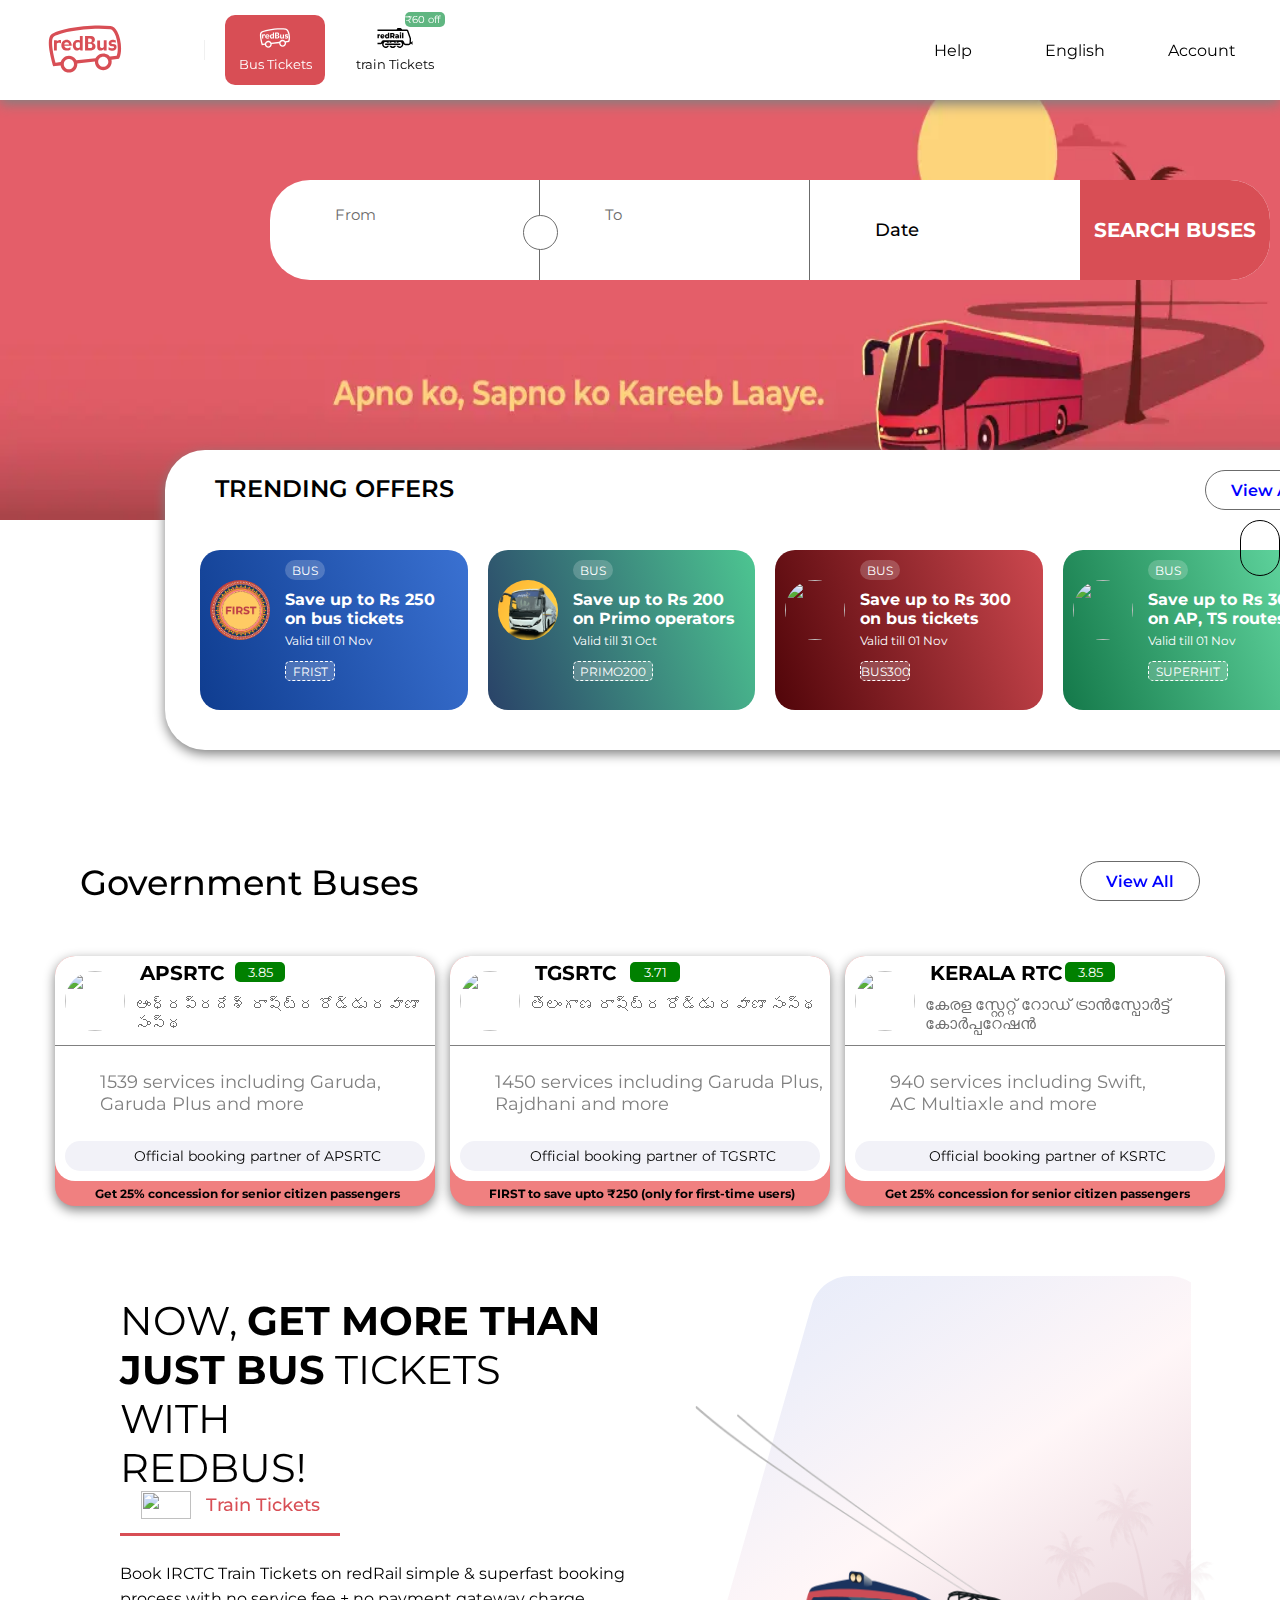
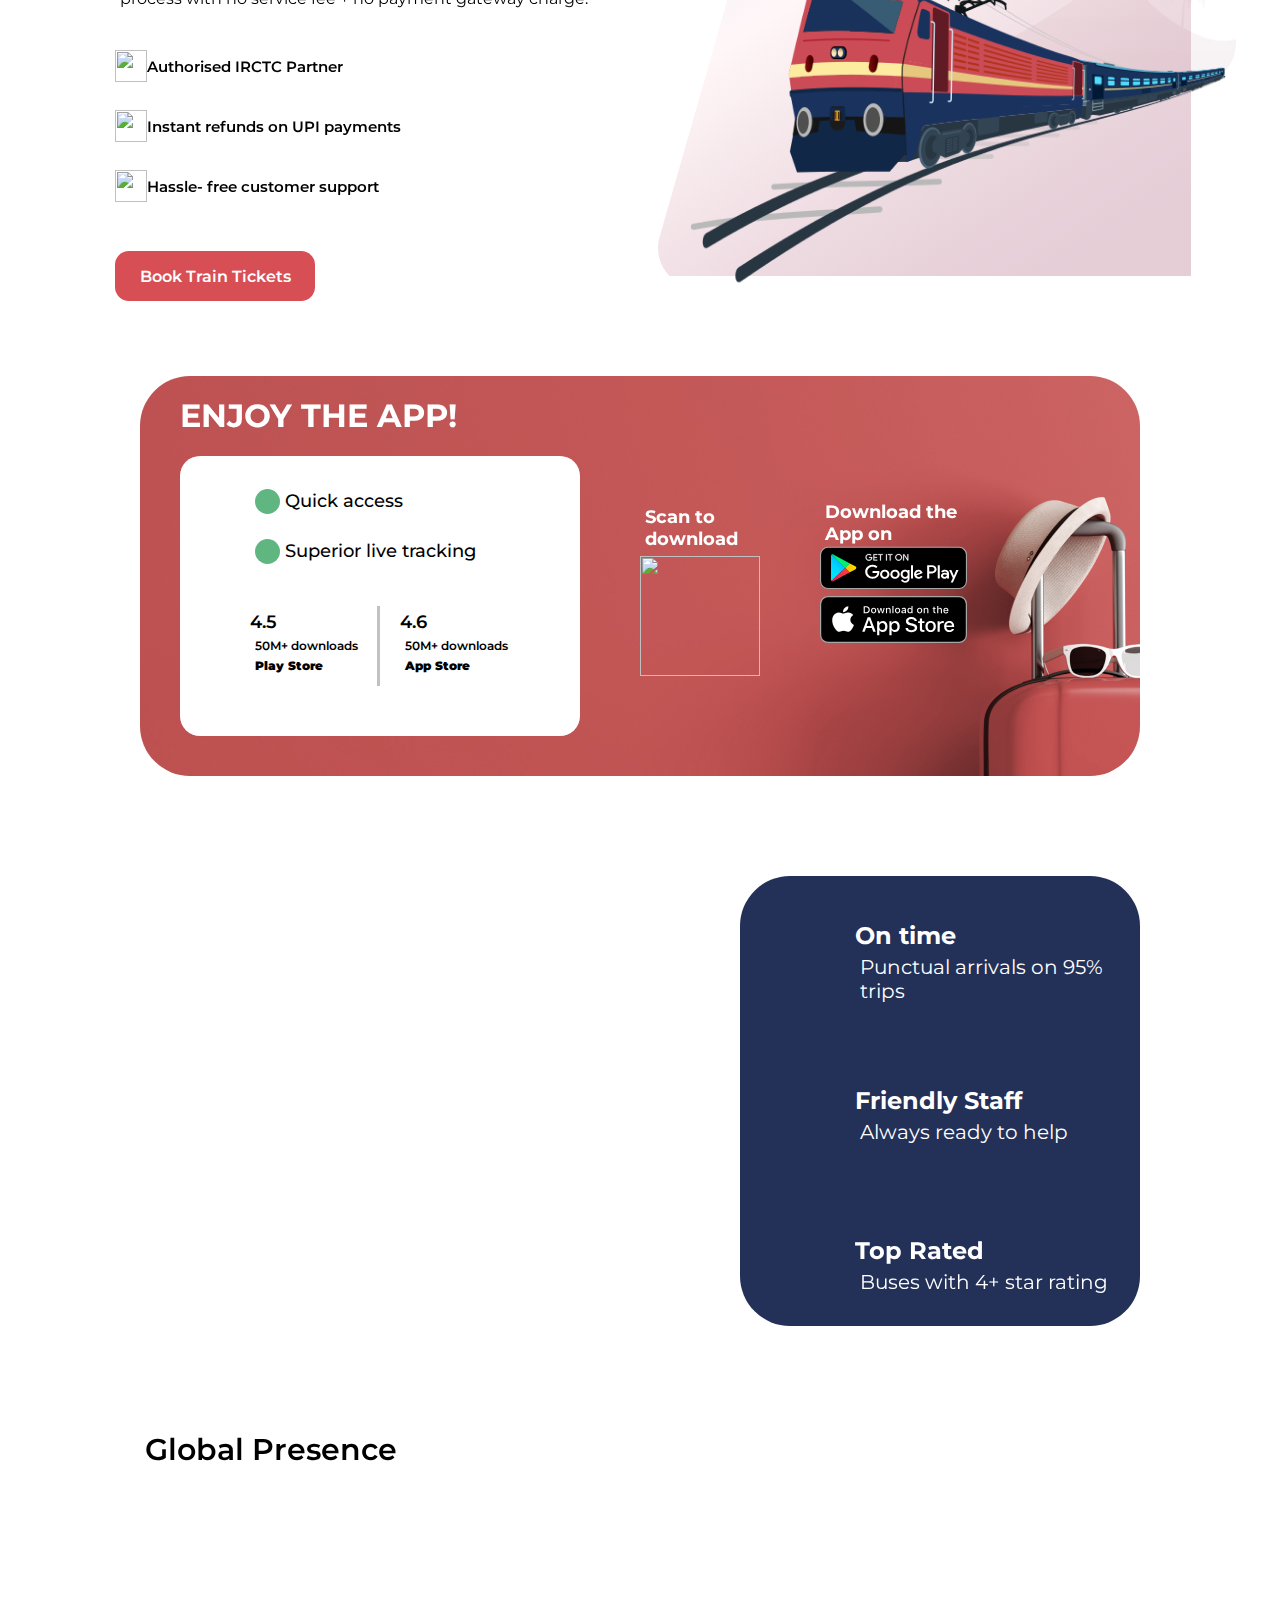
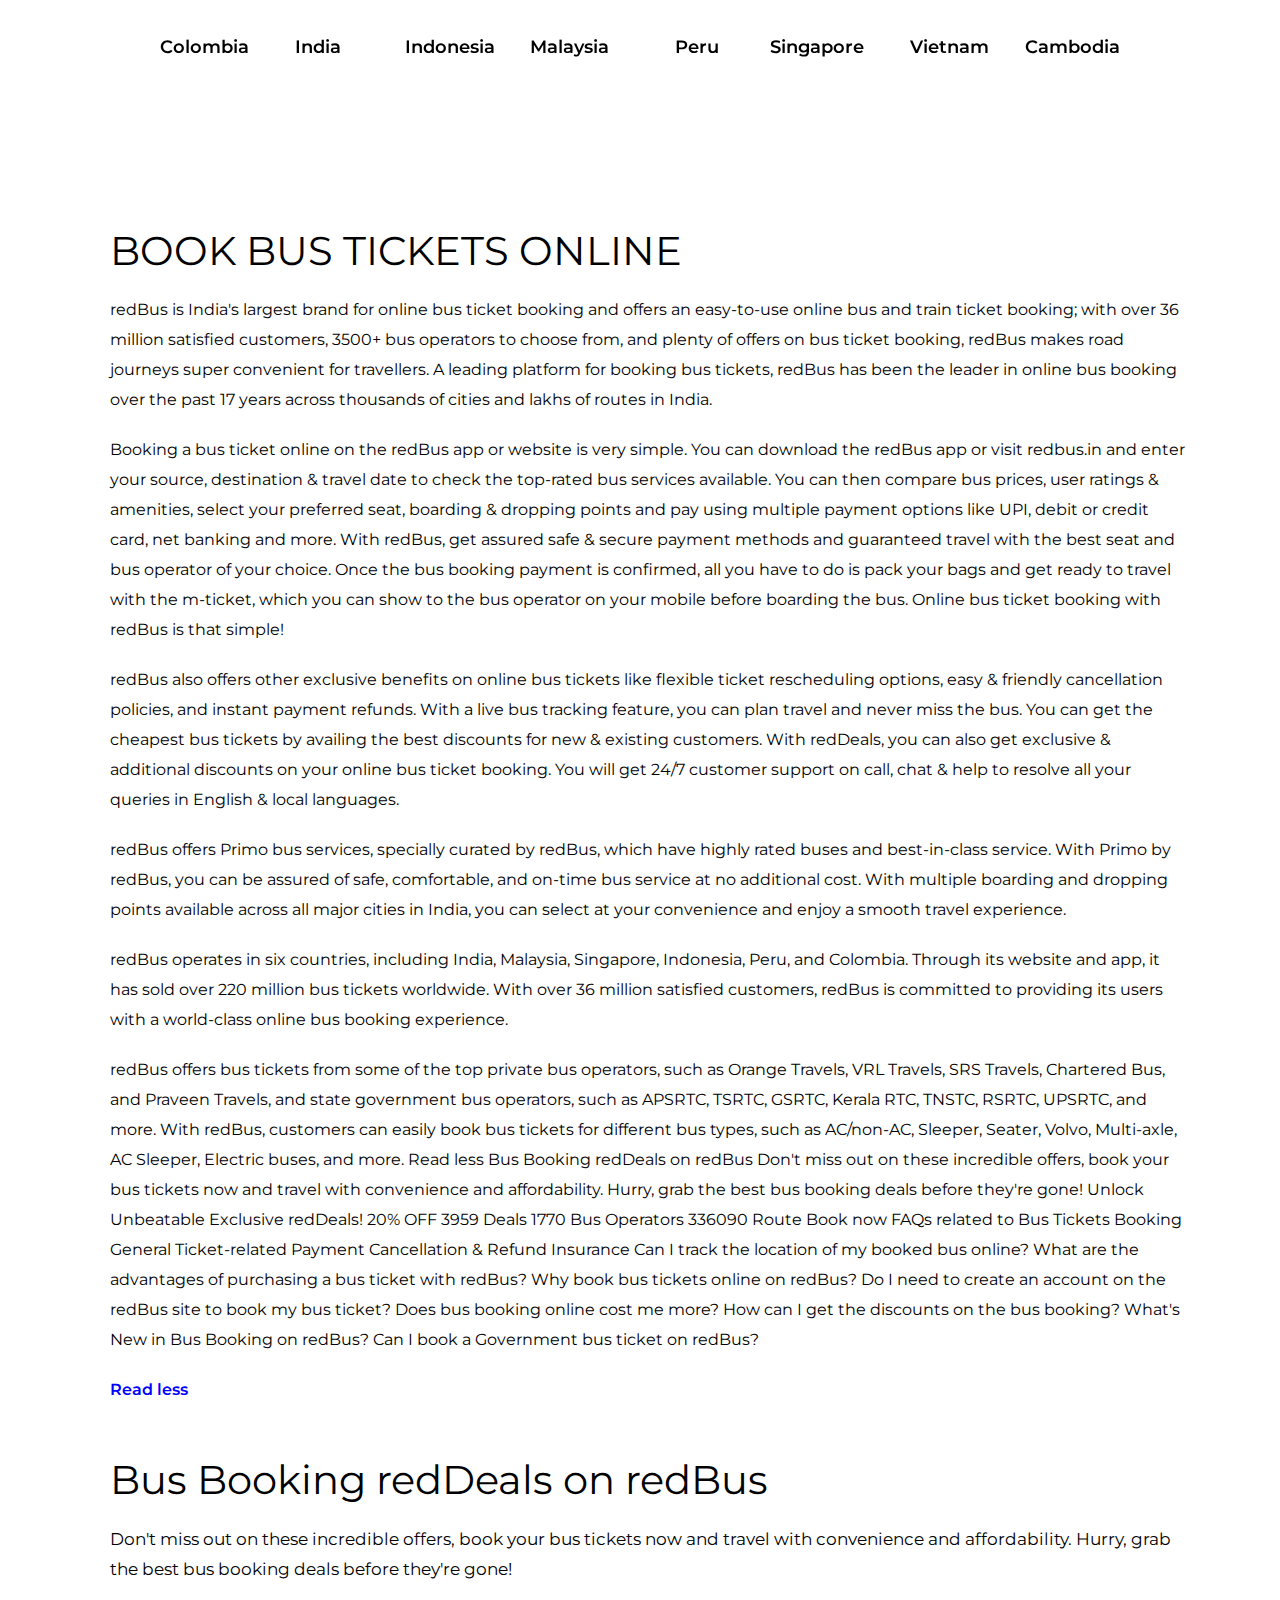
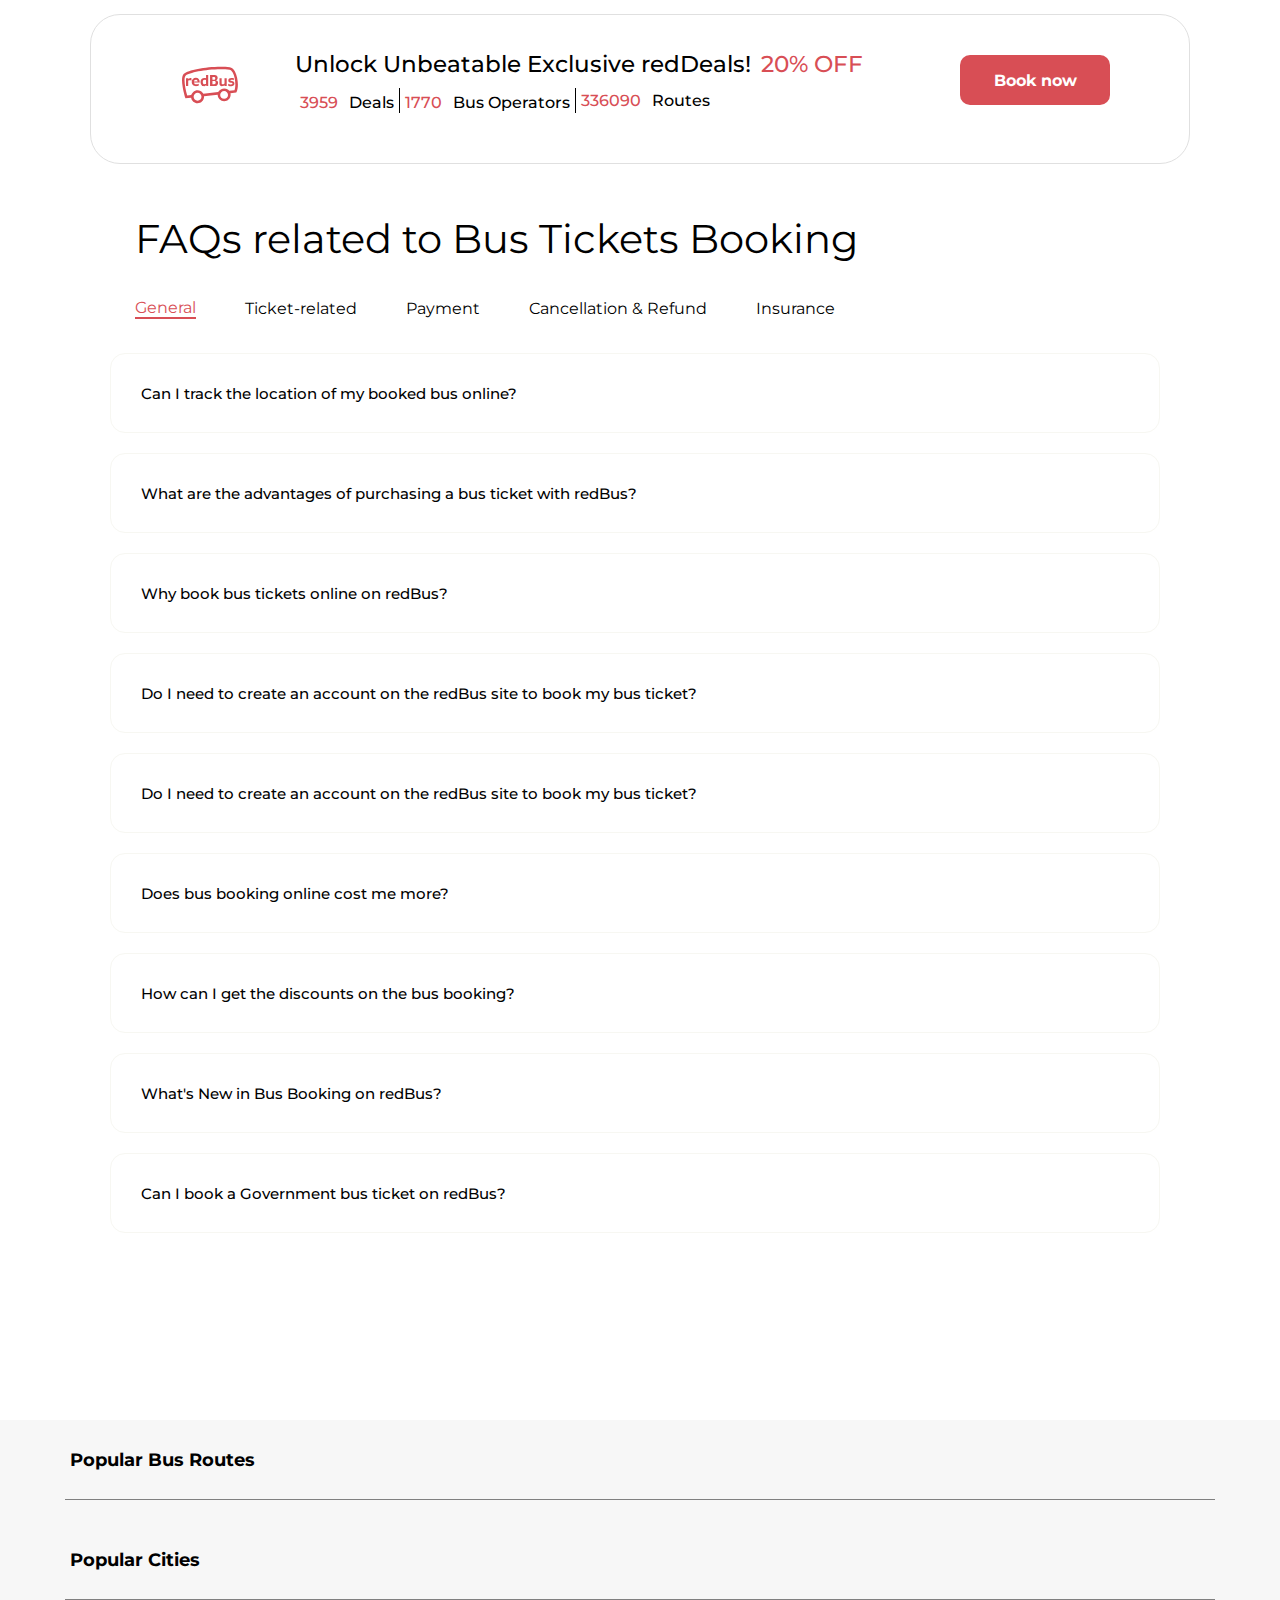
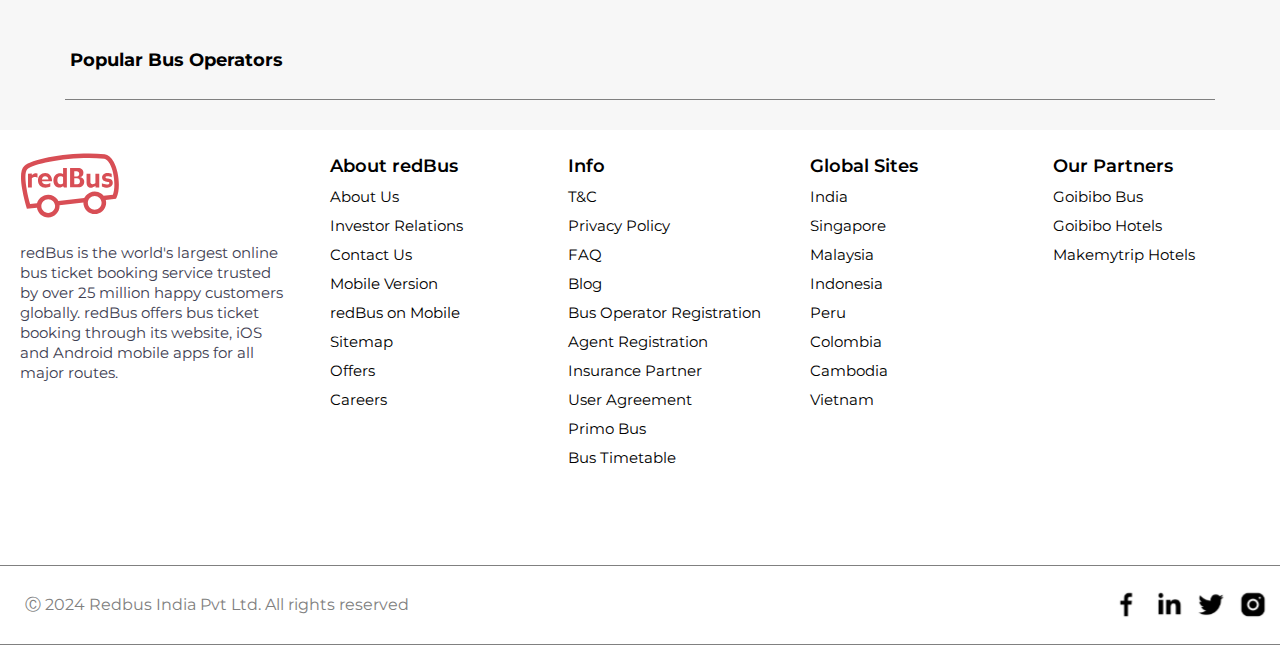
==== commit a9a0496b: "redbus project" ====
--- a/index.html
+++ b/index.html
@@ -592,7 +592,7 @@
     </main>
 </section>
     <footer>
-        <div class="footer-box" style="position: absolute; top: 6100px;">
+        <div class="footer-box">
              <div class="text-footer-box">
                 <p style="color: black; display: inline-block; font-size: 18px; font-weight: 700; width: 400px; height: 40px; display: flex; align-items: center;">
                     Popular Bus Routes
--- a/css/style.css
+++ b/css/style.css
@@ -7,12 +7,11 @@
   font-family: "Montserrat", sans-serif;
   scroll-behavior: smooth;
 }
-*:hover{
-  cursor: pointer;
-}
+
 a {
   text-decoration: none;
   color: inherit;
+  cursor: pointer;
 }
 body {
   width: 100%;
@@ -146,6 +145,7 @@
   background-color: #f0f0f0;
   border-radius: 10px;
   transition: 0.5s;
+  cursor: pointer;
 }
 /*main start*/
 .bg-img {
@@ -166,7 +166,7 @@
   background-color: white;
   position: absolute;
   top: 180px;
-  left: 250px;
+  left: 270px;
   border-radius: 40px;
   display: flex;
 }
@@ -264,6 +264,7 @@
   display: flex;
   align-items: center;
   justify-content: center;
+  cursor: pointer;
 }
 .bus-tiket {
   width: 1200px;
@@ -273,7 +274,7 @@
   position: absolute;
   background-color: white;
   top: 450px;
-  left: 158px;
+  left: 165px;
   border-radius: 40px;
 }
 .bus-tiket-head {
@@ -304,6 +305,7 @@
 }
 .view:hover {
   box-shadow: 0 4px 12px gray;
+  cursor: pointer;
 }
 .bus-tiket-body {
   width: 100%;
@@ -327,6 +329,7 @@
     rgb(12, 57, 139) -6.92%,
     rgb(62, 118, 216) 109.43%
   );
+  cursor: pointer;
 }
 .ticket-logo {
   width: 80px;
@@ -385,6 +388,7 @@
     rgb(39, 57, 101) -6.92%,
     rgb(80, 210, 149) 109.43%
   );
+  cursor: pointer;
 }
 .ticket-logo {
   width: 80px;
@@ -443,6 +447,7 @@
     rgb(72, 0, 4) -6.92%,
     rgb(216, 78, 85) 109.43%
   );
+  cursor: pointer;
 }
 .tickets1:hover {
   box-shadow: 0 4px 12px gray;
@@ -513,6 +518,7 @@
     rgb(14, 113, 67) -6.92%,
     rgb(115, 236, 179) 109.43%
   );
+  cursor: pointer;
 }
 .ticket-logo {
   width: 80px;
@@ -591,6 +597,7 @@
   position: absolute;
   right: 40px;
   top: 35px;
+  cursor: pointer;
 }
 .view2:hover {
   box-shadow: 0 4px 12px gray;
@@ -847,6 +854,7 @@
   display: flex;
   align-items: center;
   justify-content: center;
+  cursor: pointer;
 }
 .ticket-botton:hover {
   box-shadow: 0 4px 12px rgb(216, 78, 85);
@@ -974,10 +982,12 @@
   top: 120px;
   left: 50px;
   display: flex;
+  cursor: pointer;
 }
 .contury-box {
   width: 125px;
   height: 100%;
+
 }
 .main-graf {
   width: 1100px;
@@ -1029,6 +1039,7 @@
   justify-content: center;
   margin: 20px;
   font-weight: 700;
+  cursor: pointer;
 }
 .btb-b3-button:hover {
   box-shadow: 0 4px 12px gray;
@@ -1061,9 +1072,6 @@
   display: flex;
   align-items: center;
 }
-.plus-bar-containt:hover {
-  box-shadow: 0 4px 12px gray;
-}
 .plus-text {
   float: left;
 }
@@ -1074,7 +1082,7 @@
 /*footer bar*/
 .footer-box {
   width: 100%;
-  height: 840px;
+  height: 310px;
   background-color: #f7f7f7;
   margin-top: 200px;
 }
@@ -1087,21 +1095,15 @@
   align-items: center;
   gap: 700px;
 }
-.text-footer-box:hover {
-  box-shadow: 0 4px 12px gray;
-}
 .footer-main-bar {
-  width: 1180px;
-  height: 450px;
-  position: absolute;
-  top: 6650px;
-  left: 52px;
-  display: flex;
+  width: 100%;
+  display: flex;
+  justify-content: center;
+  align-items: center;
 }
 .footer-main-bar-box1 {
   width: 320px;
   height: 430px;
-  margin: 5px 0 0 0;
   line-height: 20px;
 }
 .footer-main-bar-box {
@@ -1116,8 +1118,6 @@
 .end-footer {
   width: 100%;
   height: 80px;
-  position: absolute;
-  top: 7050px;
   border-top: 1px solid gray;
   border-bottom: 1px solid gray;
   display: flex;
@@ -1133,7 +1133,7 @@
   width: 180px;
   height: 30px;
   display: flex;
-  justify-content: space-between;
+  justify-content: space-evenly;
 }
 /*footer bar*/
 /*help bar main*/
@@ -1251,9 +1251,8 @@
   background-image: initial;
   background-position: initial;
   backdrop-filter: blur(25px);
-  position: absolute;
-  top: 260px;
-  left: 320px;
+  margin: auto;
+  margin-top: 140px;
 }
 .clickerbar {
   width: 650px;
